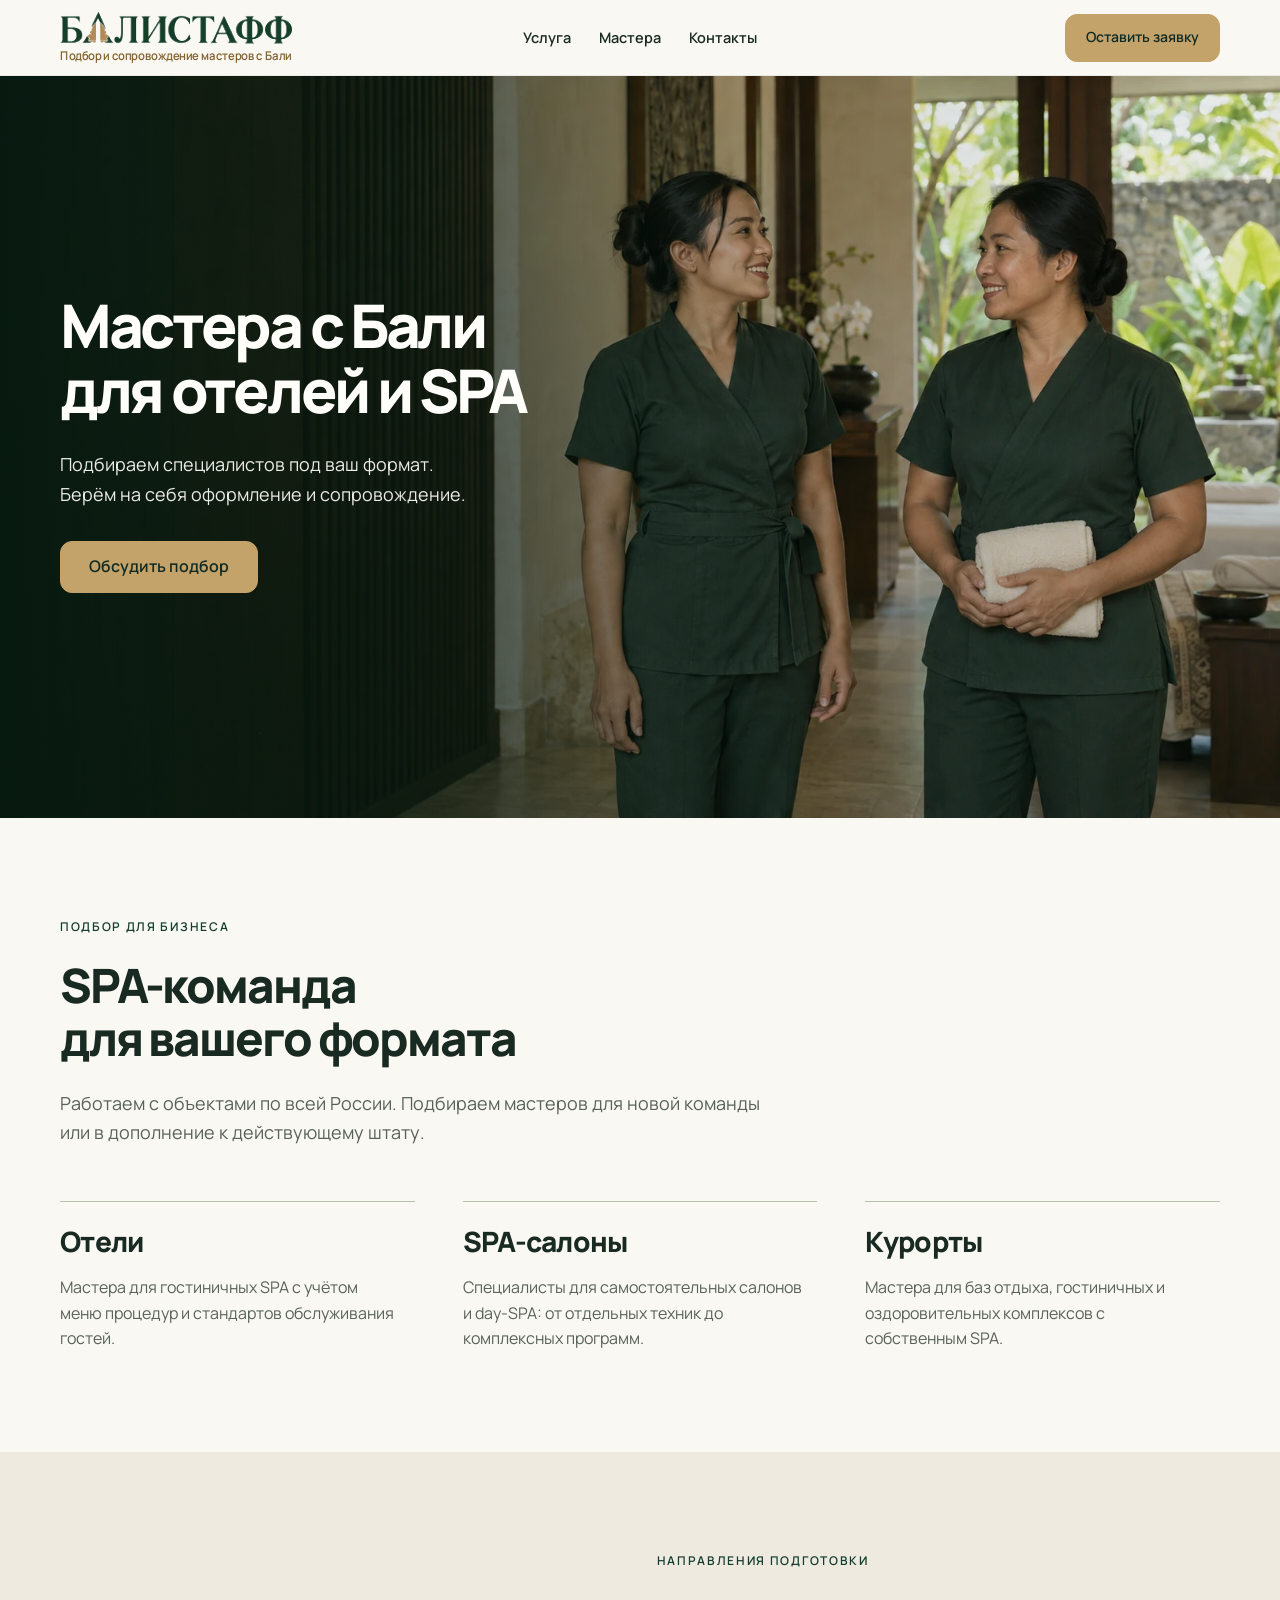
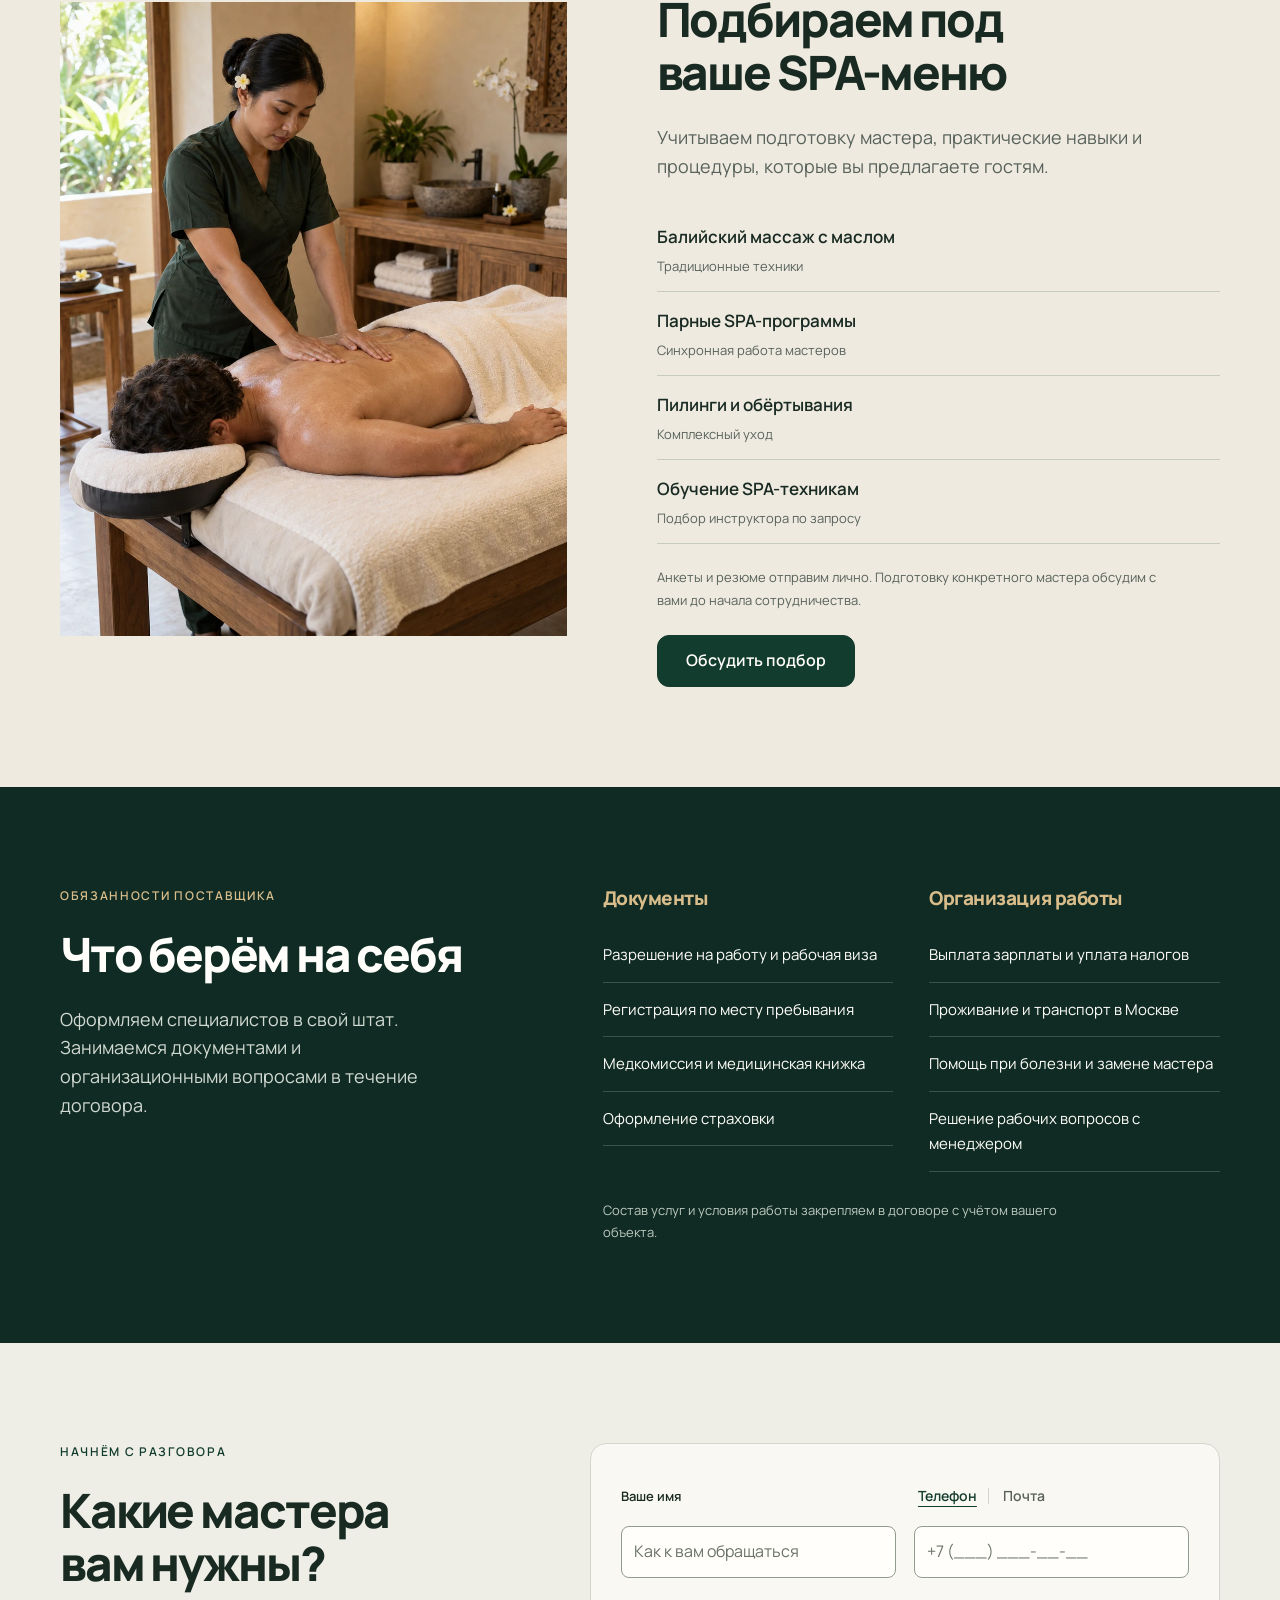
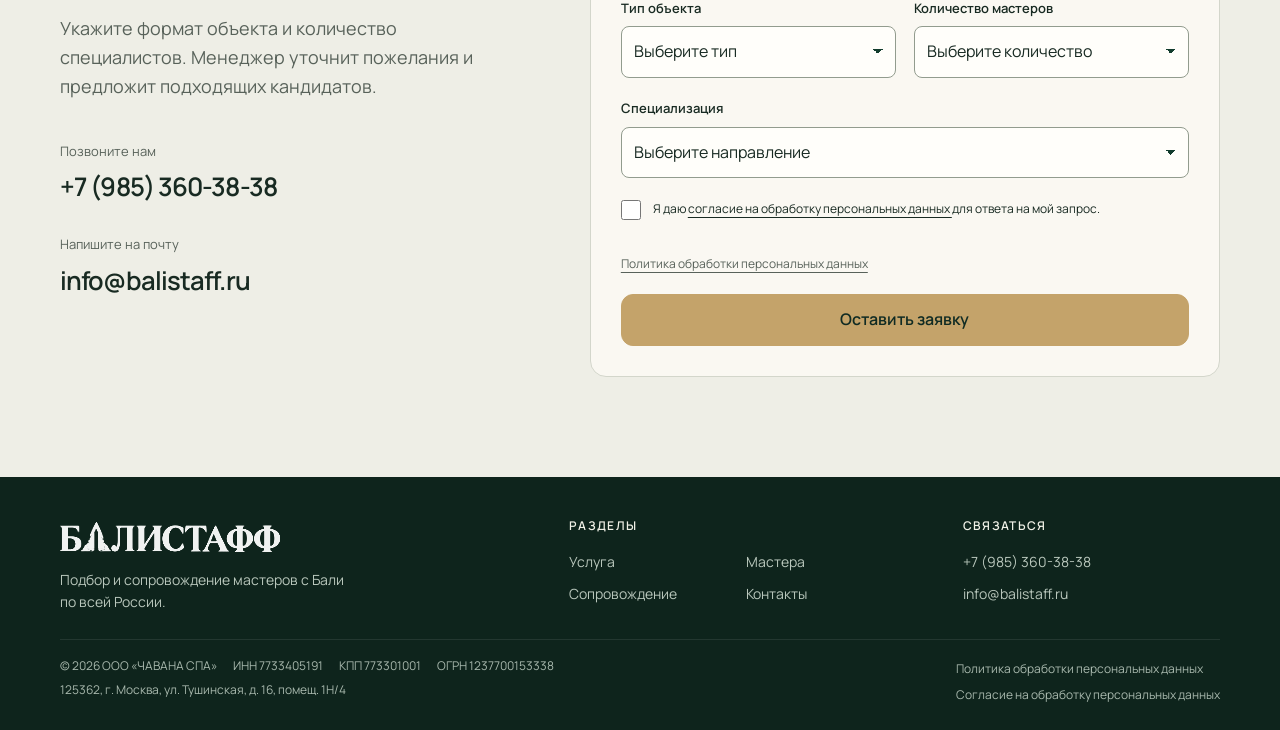
==== balistaff/index.html @ 8677f7e8 "Publish approved Balistaff client preview" ====
<!doctype html>
<html lang="ru">
<head>
  <meta charset="utf-8">
  <meta name="viewport" content="width=device-width, initial-scale=1">
  <meta name="description" content="БАЛИСТАФФ — подбор и сопровождение мастеров с Бали для отелей, SPA-салонов и курортных комплексов. Обсудите требования к специалистам.">
  <meta name="robots" content="noindex, nofollow">
  <meta name="theme-color" content="#123c2d">
  <title>БАЛИСТАФФ — подбор и сопровождение мастеров с Бали</title>
  <link rel="preload" href="assets/fonts/manrope-cyrillic-400.woff2" as="font" type="font/woff2" crossorigin>
  <link rel="preload" href="assets/fonts/manrope-cyrillic-800.woff2" as="font" type="font/woff2" crossorigin>
  <link rel="preload" href="assets/hero-women-v1-desktop.webp" as="image" media="(min-width: 621px)" fetchpriority="high">
  <link rel="preload" href="assets/hero-women-v1-mobile.webp" as="image" media="(max-width: 620px)" fetchpriority="high">
  <link rel="icon" href="assets/favicon.svg" type="image/svg+xml">
  <link rel="stylesheet" href="styles.css?v=20260914-header-lider">
  <script src="script.js?v=20260914-header-lider" defer></script>
</head>
<body>
  <a class="skip-link" href="#main">К основному содержанию</a>
  <div class="menu-backdrop" aria-hidden="true"></div>
  <header class="site-header header-overlay">
    <div class="header-inner">
      <a class="brand" href="#top" aria-label="БАЛИСТАФФ, к началу страницы"><svg class="brand-wordmark" viewBox="0 0 1000 137" role="img" aria-label="БАЛИСТАФФ"><defs><filter id="brand-paper" color-interpolation-filters="sRGB"><feColorMatrix type="matrix" values="1 0 0 0 0  0 1 0 0 0  0 0 1 0 0  -1 -1 -1 0 2.8"/></filter></defs><image href="assets/logo.webp" width="1000" height="184" filter="url(#brand-paper)"/></svg><svg class="brand-tagline" viewBox="0 0 280 19" role="img" aria-label="Подбор и сопровождение мастеров с Бали"><text x="0" y="15" textLength="280" lengthAdjust="spacingAndGlyphs">Подбор и сопровождение мастеров с Бали</text></svg></a>
      <button class="menu-toggle" type="button" aria-controls="primary-nav" aria-expanded="false" aria-label="Открыть меню"><span class="menu-toggle-icon" aria-hidden="true"><span></span><span></span><span></span></span></button>
      <nav class="primary-nav" id="primary-nav" aria-label="Основная навигация">
        <a href="#service">Услуга</a><a href="#masters">Мастера</a><a href="#contact">Контакты</a>
        <div class="nav-contact"><a class="button" href="#contact">Оставить заявку</a><a class="nav-phone" href="tel:+79853603838">+7 (985) 360-38-38</a></div>
      </nav>
      <a class="button header-cta" href="#contact" aria-label="Оставить заявку"><span class="cta-full">Оставить заявку</span><span class="cta-short" aria-hidden="true">Заявка</span></a>
    </div>
  </header>
  <main id="main" tabindex="-1">
    <section class="hero" id="top" aria-labelledby="hero-title">
      <picture class="hero-picture"><source media="(max-width: 620px)" srcset="assets/hero-women-v1-mobile.webp"><img class="hero-media" src="assets/hero-women-v1-desktop.webp" width="1672" height="941" alt="Две балийские массажистки в SPA-кабинете — иллюстрация, созданная с помощью ИИ" fetchpriority="high"></picture>
      <div class="hero-scrim" aria-hidden="true"></div>
      <div class="container hero-inner"><div class="hero-copy">
        <h1 id="hero-title">Мастера с Бали<br>для отелей и SPA</h1>
        <p>Подбираем специалистов под ваш формат.<br class="desktop-break"> Берём на себя оформление и сопровождение.</p>
        <div class="hero-actions"><a class="button" href="#contact">Обсудить подбор</a></div>
      </div></div>
    </section>
    <section class="section scope" id="service" aria-labelledby="scope-title">
      <div class="container">
        <div class="section-heading"><p class="eyebrow">Подбор для бизнеса</p><h2 id="scope-title">SPA-команда<br>для вашего формата</h2><p>Работаем с объектами по всей России. Подбираем мастеров для новой команды или в дополнение к действующему штату.</p></div>
        <div class="audience-grid">
          <article class="audience-item"><h3>Отели</h3><p>Мастера для гостиничных SPA с учётом меню процедур и стандартов обслуживания гостей.</p></article>
          <article class="audience-item"><h3>SPA-салоны</h3><p>Специалисты для самостоятельных салонов и day-SPA: от отдельных техник до комплексных программ.</p></article>
          <article class="audience-item"><h3>Курорты</h3><p>Мастера для баз отдыха, гостиничных и оздоровительных комплексов с собственным SPA.</p></article>
        </div>
      </div>
    </section>
    <section class="section masters" id="masters" aria-labelledby="masters-title">
      <div class="container masters-layout">
        <figure class="masters-media"><img src="assets/masters-male-client-v1.webp" width="1000" height="1250" alt="Балийская массажистка выполняет массаж спины клиенту, лежащему на массажном столе — иллюстрация, созданная с помощью ИИ" loading="lazy"></figure>
        <div class="masters-copy"><p class="eyebrow">Направления подготовки</p><h2 id="masters-title">Подбираем под<br> ваше SPA-меню</h2><p>Учитываем подготовку мастера, практические навыки и процедуры, которые вы предлагаете гостям.</p>
          <ul class="technique-list">
            <li><span>Балийский массаж с маслом</span><span class="technique-detail">Традиционные техники</span></li>
            <li><span>Парные SPA-программы</span><span class="technique-detail">Синхронная работа мастеров</span></li>
            <li><span>Пилинги и обёртывания</span><span class="technique-detail">Комплексный уход</span></li>
            <li><span>Обучение SPA-техникам</span><span class="technique-detail">Подбор инструктора по запросу</span></li>
          </ul>
          <p class="note">Анкеты и резюме отправим лично. Подготовку конкретного мастера обсудим с вами до начала сотрудничества.</p>
          <a class="button button-secondary" href="#contact">Обсудить подбор</a>
        </div>
      </div>
    </section>
    <section class="section responsibilities" id="support" aria-labelledby="support-title">
      <div class="container responsibilities-layout">
        <div class="responsibilities-copy"><p class="eyebrow">Обязанности поставщика</p><h2 id="support-title">Что берём на себя</h2><p>Оформляем специалистов в свой штат. Занимаемся документами и организационными вопросами в течение договора.</p>
          </div><div class="support-body"><div class="responsibility-groups">
            <div><h3>Документы</h3><ul><li>Разрешение на работу и рабочая виза</li><li>Регистрация по месту пребывания</li><li>Медкомиссия и медицинская книжка</li><li>Оформление страховки</li></ul></div>
            <div><h3>Организация работы</h3><ul><li>Выплата зарплаты и уплата налогов</li><li>Проживание и транспорт в Москве</li><li>Помощь при болезни и замене мастера</li><li>Решение рабочих вопросов с менеджером</li></ul></div>
          </div>
          <p class="support-note">Состав услуг и условия работы закрепляем в договоре с учётом вашего объекта.</p>
        </div>
      </div>
    </section>
    <!-- Согласованные кейсы можно добавлять через этот шаблон. До получения материалов он не отображается. -->
    <template id="approved-case-template"><article class="approved-case"><h3></h3><p></p></article></template>
    <section class="section contact" id="contact" aria-labelledby="contact-title"><div class="container contact-layout">
      <div class="contact-copy"><p class="eyebrow">Начнём с разговора</p><h2 id="contact-title">Какие мастера<br>вам нужны?</h2><p>Укажите формат объекта и количество специалистов. Менеджер уточнит пожелания и предложит подходящих кандидатов.</p>
        <dl class="contact-details"><div><dt>Позвоните нам</dt><dd><a href="tel:+79853603838">+7 (985) 360-38-38</a></dd></div><div><dt>Напишите на почту</dt><dd><a href="mailto:info@balistaff.ru">info@balistaff.ru</a></dd></div></dl>
      </div>
      <form class="inquiry-form" id="inquiry-form" novalidate aria-label="Обсудить подбор мастеров">
        <div class="field field-name"><label for="name">Ваше имя</label><input id="name" type="text" autocomplete="name" placeholder="Как к вам обращаться" maxlength="80" required aria-describedby="name-error"><p class="field-error" id="name-error"></p></div>
        <div class="field contact-field">
          <div class="contact-method" role="group" aria-label="Как с вами связаться"><button type="button" data-contact-method="phone" aria-pressed="true">Телефон</button><button type="button" data-contact-method="email" aria-pressed="false">Почта</button></div>
          <label class="sr-only" for="phone">Номер телефона</label><input id="phone" type="tel" inputmode="tel" autocomplete="tel" placeholder="+7 (___) ___-__-__" maxlength="24" required aria-describedby="phone-error"><p class="field-error" id="phone-error"></p>
          <label class="sr-only" for="email">Электронная почта</label><input id="email" type="email" inputmode="email" autocomplete="email" autocapitalize="none" spellcheck="false" placeholder="name@company.ru" maxlength="254" disabled hidden aria-describedby="email-error"><p class="field-error" id="email-error" hidden></p>
        </div>
        <div class="field"><label for="object-type">Тип объекта</label><select id="object-type" required aria-describedby="object-type-error"><option value="">Выберите тип</option><option value="hotel">Отель</option><option value="spa">SPA-салон</option><option value="resort">Курорт или комплекс</option><option value="other">Другой объект</option></select><p class="field-error" id="object-type-error"></p></div>
        <div class="field"><label for="quantity">Количество мастеров</label><select id="quantity" required aria-describedby="quantity-error"><option value="">Выберите количество</option><option value="1">1</option><option value="2">2</option><option value="3">3</option><option value="4">4</option><option value="5">5</option><option value="6">6</option><option value="7">7</option><option value="8">8</option><option value="9">9</option><option value="10">10</option><option value="more">Больше 10</option></select><p class="field-error" id="quantity-error"></p></div>
        <div class="field field-specialization"><label for="specialization">Специализация</label><select id="specialization" required aria-describedby="specialization-error"><option value="">Выберите направление</option><option value="bali-massage">Балийский массаж с маслом</option><option value="couple-programs">Парные SPA-программы</option><option value="spa-care">Пилинги и обёртывания</option><option value="instructor">SPA-инструктор</option><option value="discuss">Обсудить с менеджером</option></select><p class="field-error" id="specialization-error"></p></div>
        <div class="consent-field"><label class="consent-label" for="consent"><input id="consent" type="checkbox" required aria-describedby="consent-error"><span>Я даю <a href="consent.html" target="_blank" rel="noopener">согласие на обработку персональных данных <span class="sr-only">(в новой вкладке)</span></a> для ответа на мой запрос.</span></label><p class="field-error" id="consent-error"></p></div>
        <p class="form-helper"><a href="privacy.html" target="_blank" rel="noopener">Политика обработки персональных данных<span class="sr-only"> (в новой вкладке)</span></a></p>
        <button class="button form-button" id="inquiry-submit" type="submit" disabled>Оставить заявку</button>
        <noscript><p class="form-helper">Для работы формы включите JavaScript или свяжитесь с нами: <a href="tel:+79853603838">+7 (985) 360-38-38</a>, <a href="mailto:info@balistaff.ru">info@balistaff.ru</a>.</p></noscript>
        <p class="form-status" id="form-status" role="status" aria-live="polite" tabindex="-1"></p>
      </form>
    </div></section>
  </main>
  <footer class="site-footer"><div class="container">
    <div class="footer-grid">
      <div class="footer-about"><a class="footer-brand" href="#top" aria-label="БАЛИСТАФФ, к началу страницы"><svg class="footer-wordmark" viewBox="0 0 1000 137" role="img" aria-label="БАЛИСТАФФ"><defs><filter id="footer-paper" color-interpolation-filters="sRGB"><feColorMatrix type="matrix" values="1 0 0 0 0  0 1 0 0 0  0 0 1 0 0  -1 -1 -1 0 2.8"/></filter></defs><image href="assets/logo.webp" width="1000" height="184" filter="url(#footer-paper)"/></svg></a><p>Подбор и сопровождение мастеров с Бали<br>по всей России.</p></div>
      <div class="footer-column"><p class="footer-title">Разделы</p><nav class="footer-nav" aria-label="Навигация в подвале"><a href="#service">Услуга</a><a href="#masters">Мастера</a><a href="#support">Сопровождение</a><a href="#contact">Контакты</a></nav></div>
      <div class="footer-column"><p class="footer-title">Связаться</p><div class="footer-contacts"><a href="tel:+79853603838">+7 (985) 360-38-38</a><a href="mailto:info@balistaff.ru">info@balistaff.ru</a></div></div>
    </div>
    <div class="footer-bottom">
      <div class="footer-company"><p><span>© 2026 ООО «ЧАВАНА СПА»</span><span>ИНН 7733405191</span><span>КПП 773301001</span><span>ОГРН 1237700153338</span></p><address>125362, г. Москва, ул. Тушинская, д.&nbsp;16, помещ.&nbsp;1Н/4</address></div>
      <div class="footer-meta"><a href="privacy.html">Политика обработки персональных данных</a><a href="consent.html">Согласие на обработку персональных данных</a></div>
    </div>
  </div></footer>
</body>
</html>
---- balistaff/styles.css ----
@font-face {
  font-family: "Manrope";
  src: url("assets/fonts/manrope-cyrillic-400.woff2") format("woff2");
  font-weight: 400;
  font-style: normal;
  font-display: swap;
  unicode-range: U+0400-052F, U+2DE0-2DFF, U+A640-A69F, U+FE2E-FE2F;
}

@font-face {
  font-family: "Manrope";
  src: url("assets/fonts/manrope-latin-400.woff2") format("woff2");
  font-weight: 400;
  font-style: normal;
  font-display: swap;
  unicode-range: U+0000-00FF, U+0131, U+0152-0153, U+02BB-02BC, U+02C6, U+02DA, U+02DC, U+0304, U+0308, U+0329, U+2000-206F, U+20AC, U+2122, U+2191, U+2193, U+2212, U+2215, U+FEFF, U+FFFD;
}

@font-face {
  font-family: "Manrope";
  src: url("assets/fonts/manrope-cyrillic-600.woff2") format("woff2");
  font-weight: 600;
  font-style: normal;
  font-display: swap;
  unicode-range: U+0400-052F, U+2DE0-2DFF, U+A640-A69F, U+FE2E-FE2F;
}

@font-face {
  font-family: "Manrope";
  src: url("assets/fonts/manrope-latin-600.woff2") format("woff2");
  font-weight: 600;
  font-style: normal;
  font-display: swap;
  unicode-range: U+0000-00FF, U+0131, U+0152-0153, U+02BB-02BC, U+02C6, U+02DA, U+02DC, U+0304, U+0308, U+0329, U+2000-206F, U+20AC, U+2122, U+2191, U+2193, U+2212, U+2215, U+FEFF, U+FFFD;
}

@font-face {
  font-family: "Manrope";
  src: url("assets/fonts/manrope-cyrillic-800.woff2") format("woff2");
  font-weight: 800;
  font-style: normal;
  font-display: swap;
  unicode-range: U+0400-052F, U+2DE0-2DFF, U+A640-A69F, U+FE2E-FE2F;
}

@font-face {
  font-family: "Manrope";
  src: url("assets/fonts/manrope-latin-800.woff2") format("woff2");
  font-weight: 800;
  font-style: normal;
  font-display: swap;
  unicode-range: U+0000-00FF, U+0131, U+0152-0153, U+02BB-02BC, U+02C6, U+02DA, U+02DC, U+0304, U+0308, U+0329, U+2000-206F, U+20AC, U+2122, U+2191, U+2193, U+2212, U+2215, U+FEFF, U+FFFD;
}

:root {
  color-scheme: light;
  --ink: #182a22;
  --forest: #123c2d;
  --forest-deep: #102b23;
  --gold: #c4a36a;
  --gold-hover: #d7bb86;
  --paper: #faf8f2;
  --surface: #eeeae0;
  --line: #d3d6cb;
  --text-soft: #58625a;
  --white: #fffefa;
  --header-height: 76px;
  --container: 1320px;
  --radius: 12px;
}
*, *::before, *::after { box-sizing: border-box; }
[hidden] { display: none !important; }
html { scroll-behavior: auto; scroll-padding-top: calc(var(--header-height) + 20px); }
body { margin: 0; background: var(--paper); color: var(--ink); font: 400 16px/1.6 Manrope, Arial, sans-serif; -webkit-font-smoothing: antialiased; }
img { display: block; max-width: 100%; }
a { color: inherit; text-underline-offset: 4px; }
button, input, select { font: inherit; }
button, a, input, select { -webkit-tap-highlight-color: transparent; }
button, select, input[type=checkbox] { cursor: pointer; }
:focus-visible { outline: 2px solid #a37c3d; outline-offset: 0; }
main:focus, section:focus { outline: none; }
.sr-only { position: absolute; width: 1px; height: 1px; padding: 0; margin: -1px; overflow: hidden; clip: rect(0,0,0,0); white-space: nowrap; border: 0; }
.skip-link { position: fixed; z-index: 100; top: 10px; left: 10px; padding: 12px 20px; background: var(--white); transform: translateY(-160%); }
.skip-link:focus { transform: translateY(0); }
.container { width: min(100% - 120px, var(--container)); margin-inline: auto; }
.site-header { position: fixed; top: 0; left: 0; right: 0; z-index: 30; height: var(--header-height); background: var(--paper); backdrop-filter: blur(18px) saturate(115%); -webkit-backdrop-filter: blur(18px) saturate(115%); border-bottom: 1px solid #102b2312; transition: background-color 220ms ease, border-color 220ms ease; }
.site-header.is-scrolled { background: #faf8f2df; }
.site-header.is-menu-open { background: var(--paper); }
.header-inner { display: grid; grid-template-columns: minmax(0,1fr) auto minmax(0,1fr); align-items: center; gap: 24px; width: min(100% - 120px, var(--container)); height: 100%; margin: auto; }
.brand { display: flex; flex-direction: column; width: 232px; min-height: 44px; gap: 4px; justify-self: start; text-decoration: none; }
.brand-wordmark { display: block; width: 100%; height: auto; aspect-ratio: 1000 / 137; overflow: hidden; }
.brand img { width: 100%; height: auto; max-width: none; mix-blend-mode: multiply; }
.brand-tagline { display: block; width: 100%; height: auto; overflow: visible; color: #82612e; font: 600 14.5px Manrope,Arial,sans-serif; fill: currentColor; }
.menu-backdrop { display: none; }
.primary-nav { display: flex; align-items: center; justify-content: center; gap: 28px; justify-self: center; }
.primary-nav a { display: inline-flex; align-items: center; min-height: 44px; font-size: 14.5px; font-weight: 600; text-decoration: none; white-space: nowrap; }
.primary-nav a { position: relative; }
.primary-nav a:hover { opacity: .72; }
.button.header-cta { min-height: 48px; padding: 11px 20px; border-radius: 12px; font-size: 14px; white-space: nowrap; justify-self: end; }
.cta-short { display: none; }
.nav-contact { display: none; }
.menu-toggle { display: none; width: 44px; height: 44px; flex: 0 0 44px; align-items: center; justify-content: center; padding: 10px; border: 0; border-radius: 8px; background: transparent; color: var(--forest); transition: background-color 160ms ease, transform 160ms ease; }
.menu-toggle:hover { background: #123c2d08; }
.menu-toggle:active { transform: scale(.96); }
.menu-toggle-icon { position: relative; width: 24px; height: 18px; }
.menu-toggle-icon span { position: absolute; top: 8px; left: 0; height: 2px; width: 100%; border-radius: 1px; background: currentColor; transition: transform 200ms cubic-bezier(.22,1,.36,1), opacity 160ms ease; }
.menu-toggle-icon span:first-child { transform: translateY(-7px); }
.menu-toggle-icon span:last-child { transform: translateY(7px); }
.menu-toggle[aria-expanded=true] .menu-toggle-icon span:first-child { transform: rotate(45deg); }
.menu-toggle[aria-expanded=true] .menu-toggle-icon span:nth-child(2) { opacity: 0; transform: scaleX(.5); }
.menu-toggle[aria-expanded=true] .menu-toggle-icon span:last-child { transform: rotate(-45deg); }
.button { display: inline-flex; align-items: center; justify-content: center; min-height: 52px; padding: 13px 28px; border: 1px solid var(--gold); border-radius: var(--radius); background: var(--gold); color: var(--forest-deep); font-size: 16px; font-weight: 600; line-height: 1.35; text-decoration: none; transition: background-color 180ms ease, border-color 180ms ease, transform 160ms ease; }
.button:hover { background: var(--gold-hover); border-color: var(--gold-hover); }
.button:active { transform: translateY(1px); }
.button-secondary { margin-top: 24px; color: var(--white); background: var(--forest); border-color: var(--forest); }
.button-secondary:hover { background: #24533e; border-color: #24533e; }
.hero { --hero-height: clamp(520px, 100svh, min(984px, calc(58vw + var(--header-height)))); position: relative; min-height: var(--hero-height); background: var(--forest-deep); color: var(--white); isolation: isolate; }
.hero-picture, .hero-scrim { position: absolute; inset: 0; width: 100%; height: 100%; z-index: -1; }
.hero-picture { display: block; top: var(--header-height); height: calc(100% - var(--header-height)); overflow: hidden; }
.hero-picture::before { content: ''; position: absolute; inset: 0; z-index: 1; background: rgb(18 60 45 / 9%); pointer-events: none; }
.hero-media { position: absolute; top: 0; right: 0; width: auto; max-width: none; height: 100%; object-fit: contain; object-position: right top; mask-image: linear-gradient(90deg, transparent, #000 18%); }
.hero-scrim { background: linear-gradient(90deg, #07190fed 0%, #081a10ad 31%, #07191012 61%, transparent 90%), linear-gradient(0deg, #07191033, transparent 60%); }
.hero-inner { display: flex; min-height: var(--hero-height); align-items: center; padding-block: calc(54px + var(--header-height)) 54px; }
.hero-copy { max-width: min(680px, 46vw); margin-top: -8px; }
.hero h1 { font-size: clamp(48px, 4.7vw, 70px); font-weight: 800; letter-spacing: -.055em; line-height: 1.07; margin: 0; }
.hero-copy > p { max-width: 490px; margin: 28px 0 0; color: #fffefaeb; font-size: 18px; line-height: 1.65; }
.hero-actions { display: flex; margin-top: 32px; }
.section { padding-block: 100px; }
h2 { margin: 0; font-size: clamp(36px, 3.7vw, 54px); letter-spacing: -.045em; font-weight: 800; line-height: 1.12; text-wrap: balance; }
h3 { line-height: 1.25; letter-spacing: -.025em; }
.eyebrow { margin: 0 0 23px; color: var(--forest); font-size: 12px; line-height: 1.5; font-weight: 600; text-transform: uppercase; letter-spacing: .14em; }
.section-heading { max-width: 880px; }
.section-heading > p:not(.eyebrow), .masters-copy > p:not(.eyebrow), .responsibilities-copy > p:not(.eyebrow), .contact-copy > p:not(.eyebrow) { max-width: 64ch; margin: 24px 0 0; color: var(--text-soft); font-size: 18px; }
.audience-grid { display: grid; grid-template-columns: 1fr 1fr 1fr; gap: 48px; margin-top: 54px; }
.audience-item { padding-top: 22px; border-top: 1px solid #b4bfaf; }
.audience-item h3 { margin: 0; font-size: 28px; }
.audience-item p { max-width: 34ch; margin: 16px 0 0; color: var(--text-soft); }
.masters { background: var(--surface); }
.masters-layout { display: grid; grid-template-columns: minmax(0,.9fr) minmax(0,1fr); align-items: center; gap: clamp(50px, 7vw, 104px); }
.masters-media { width: 100%; max-width: 520px; margin: 0; }
.masters-media img { width: 100%; height: auto; }
.technique-list { display: grid; padding: 0; margin: 28px 0 0; list-style: none; }
.technique-list li { display: flex; flex-direction: column; gap: 5px; padding: 15px 0; border-bottom: 1px solid #c6cbbd; font-size: 17px; font-weight: 600; }
.technique-detail { color: var(--text-soft); font-size: 13px; font-weight: 400; }
.masters-copy > .note { font-size: 13px !important; line-height: 1.7; margin-top: 22px !important; }
.text-link { display: inline-flex; min-height: 44px; align-items: center; gap: 26px; margin-top: 14px; color: var(--forest); font-size: 15px; font-weight: 800; text-decoration-thickness: 1px; }
.responsibilities { background: var(--forest-deep); color: var(--white); }
.responsibilities-layout { display: grid; grid-template-columns: minmax(0,.86fr) minmax(0,1.14fr); align-items: start; gap: clamp(48px, 6vw, 90px); }
.responsibilities .eyebrow { color: #d8bd8b; }
.responsibilities-copy > p:not(.eyebrow) { color: #d0d9d2; max-width: 36ch; }
.responsibility-groups { display: grid; grid-template-columns: repeat(2, minmax(0,1fr)); gap: 36px; }
.responsibility-groups h3 { margin: 0 0 18px; font-size: 19px; color: #d8bd8b; }
.responsibility-groups ul { padding: 0; margin: 0; list-style: none; }
.responsibility-groups li { padding: 14px 0; border-bottom: 1px solid #ffffff2e; font-size: 15px; line-height: 1.7; }
.support-note { margin: 27px 0 0; font-size: 13px; line-height: 1.7; color: #bcc9c0; max-width: 59ch; }
.contact { background: #eeeee6; }
.contact-layout { display: grid; grid-template-columns: minmax(0,.85fr) minmax(0,1.15fr); gap: clamp(36px, 5vw, 80px); align-items: start; }
.contact-details { display: grid; gap: 25px; margin-top: 40px; }
.contact-details dt { color: var(--text-soft); font-size: 13px; }
.contact-details dd { margin: 4px 0 0; font-size: clamp(20px,2vw,26px); font-weight: 600; letter-spacing: -.035em; }
.contact-details a { display: inline-flex; min-height: 44px; align-items: center; text-decoration: none; }
.contact-details a:hover { text-decoration: underline; }
.inquiry-form { display: grid; grid-template-columns: repeat(2, minmax(0,1fr)); gap: 20px 18px; padding: 30px; border: 1px solid var(--line); border-radius: 16px; background: var(--paper); }
.form-helper, .form-status, .consent-field { grid-column: 1/-1; }
.field { min-width: 0; }
.field.field-name > label { display: flex; align-items: center; min-height: 44px; }
.field-specialization { grid-column: 1/-1; }
.contact-method { display: flex; align-items: center; gap: 14px; margin-bottom: 8px; min-height: 44px; }
.contact-method button { position: relative; min-height: 44px; padding: 0 4px; border: 0; border-radius: 4px; background: transparent; color: var(--text-soft); font-size: 14px; font-weight: 600; }
.contact-method button + button { margin-left: 4px; }
.contact-method button + button::before { content: ''; position: absolute; top: 14px; bottom: 14px; left: -11px; width: 1px; background: var(--line); }
.contact-method button[aria-pressed=true] { color: var(--forest); text-decoration: underline; text-decoration-thickness: 1px; text-underline-offset: 5px; }
.contact-method button:hover { color: var(--forest); }
.contact-field > label { margin: 0; }
.field label { display: block; margin-bottom: 8px; font-size: 13px; font-weight: 600; }
.field label span { color: var(--text-soft); font-size: 11px; font-weight: 400; }
.field input, .field select { display: block; width: 100%; min-height: 50px; min-width: 0; padding: 12px; border: 1px solid #929c8e; border-radius: 8px; color: var(--ink); background-color: var(--white); font-size: 16px; transition: border-color 160ms ease, background-color 160ms ease; }
.field select { appearance: none; padding-right: 32px; background-image: linear-gradient(45deg,transparent 50%,var(--forest) 50%),linear-gradient(135deg,var(--forest) 50%,transparent 50%); background-position: calc(100% - 17px) 22px, calc(100% - 12px) 22px; background-size: 5px 5px; background-repeat: no-repeat; }
.field input:hover, .field select:hover { border-color: var(--forest); }
.field input:focus, .field select:focus { border-color: var(--forest); }
.field input, .field select, .consent-label input { scroll-margin-block: calc(var(--header-height) + 24px) 24px; }
.field input::placeholder { color: #697268; opacity: 1; }
.field input[aria-invalid=true], .field select[aria-invalid=true] { border-color: #a43829; }
.field-error { margin: 7px 0 0; font-size: 12px; line-height: 1.5; color: #9c3024; }
.field-error:empty { display: none; }
.consent-label { display: flex; align-items: flex-start; gap: 12px; min-height: 44px; cursor: pointer; font-size: 12px; line-height: 1.8; }
.consent-label input { width: 20px; height: 20px; flex: 0 0 20px; margin: 2px 0 0; accent-color: var(--forest); }
.consent-label input[aria-invalid=true] { outline: 1px solid #a43829; outline-offset: 0; }
.form-helper { margin: -8px 0 0; color: var(--text-soft); font-size: 12px; }
.form-button { grid-column: 1/-1; justify-self: stretch; font-size: 16px; }
.button:disabled { cursor: not-allowed; opacity: .65; }
html:not(.js) .form-button { display: none; }
.form-status { margin: 0; padding: 16px; border-radius: 8px; background: #e5e9dd; color: var(--forest); font-size: 14px; overflow-wrap: anywhere; scroll-margin-block: calc(var(--header-height) + 24px) 24px; }
.form-status a { font-weight: 600; }
.form-status[data-state=error] { padding: 0; background: transparent; color: #9c3024; }
.form-status:empty { display: none; }
.site-footer { background: #0e241c; color: #b9c7bc; padding-block: 40px 22px; }
.footer-grid { display: grid; grid-template-columns: minmax(0,1.35fr) minmax(0,1fr) minmax(0,.78fr); gap: clamp(32px,5vw,72px); align-items: start; }
.footer-brand { display: inline-flex; align-items: center; width: 220px; min-height: 40px; text-decoration: none; }
.footer-wordmark { display: block; width: 100%; height: auto; aspect-ratio: 1000 / 137; overflow: hidden; filter: brightness(0) invert(1); opacity: .94; }
.footer-about > p { margin: 10px 0 0; max-width: 340px; font-size: 14px; line-height: 1.55; }
.footer-title { margin: 0 0 10px; min-height: 20px; display: flex; align-items: center; color: #f0f1e7; font-size: 12px; font-weight: 600; line-height: 1.4; letter-spacing: .11em; text-transform: uppercase; }
.footer-nav { display: grid; grid-template-columns: repeat(2,minmax(0,1fr)); column-gap: 24px; }
.footer-contacts, .footer-meta { display: grid; justify-items: start; }
.footer-nav a, .footer-contacts a, .footer-meta a { display: flex; align-items: center; min-height: 32px; font-size: 14px; line-height: 1.45; text-decoration: none; }
.footer-contacts a { white-space: nowrap; }
.footer-nav a:hover, .footer-contacts a:hover, .footer-meta a:hover { color: #fffefa; text-decoration: underline; }
.footer-bottom { display: grid; grid-template-columns: minmax(0,1fr) auto; gap: 32px; align-items: start; margin-top: 26px; padding-top: 16px; border-top: 1px solid #ffffff16; }
.footer-company { color: #a8b8ad; font-size: 12px; line-height: 1.7; }
.footer-company p { display: flex; flex-wrap: wrap; gap: 0 16px; margin: 0; }
.footer-company p > span { white-space: nowrap; }
.footer-company address { margin-top: 4px; font-style: normal; }
.footer-meta a { min-height: 26px; color: #a8b8ad; font-size: 12px; }
.legal-main { margin-top: var(--header-height); padding-block: 64px 100px; }
.legal-container { max-width: 850px; }
.breadcrumb { display: inline-flex; align-items: center; min-height: 44px; font-size: 14px; margin-bottom: 24px; }
.legal-main h1 { font-size: clamp(34px,4vw,56px); line-height: 1.12; letter-spacing: -.04em; margin: 0 0 28px; text-wrap: balance; overflow-wrap: break-word; }
.legal-main h2 { margin-top: 36px; font-size: 24px; letter-spacing: -.025em; }
.legal-main p, .legal-main li { font-size: 16px; }
.legal-main li + li { margin-top: 8px; }
.legal-operator { padding: 24px; border-radius: 12px; background: var(--surface); margin-block: 28px 32px; }
.legal-operator p { margin: 8px 0 0; }
.legal-main a { overflow-wrap: anywhere; }
.legal-main ul { padding-left: 24px; }
.legal-meta { color: var(--text-soft); font-size: 13px !important; }
.scroll-reveal { transition: opacity 560ms cubic-bezier(.16,1,.3,1), transform 560ms cubic-bezier(.16,1,.3,1); }
.scroll-reveal.reveal-pending { opacity: 0; transform: translateY(16px); }
.scroll-reveal.reveal-instant { transition: none; }
@media(max-width:1100px) {
  .header-inner { gap: 20px; width: calc(100% - 64px); }
  .container { width: calc(100% - 64px); }
  .hero h1 { font-size: clamp(40px,4.6vw,54px); }
  .contact-layout { gap: 32px; }
  .inquiry-form { padding: 24px; }
}
@media(max-width:1000px) {
  .section { padding-block: 76px; }
  .masters-layout { gap: 44px; }
  .responsibilities-layout { grid-template-columns: 1fr; gap: 40px; }
  .responsibilities-copy h2 br { display: none; }
  .responsibilities-copy { max-width: 620px; }
  .responsibilities-copy > p:not(.eyebrow) { max-width: 54ch; }
  .process-list { grid-template-columns: repeat(2,minmax(0,1fr)); gap: 32px; }
  .contact-layout { grid-template-columns: 1fr; gap: 40px; }
  .contact-copy { max-width: 650px; }
  .contact-details { display: flex; flex-wrap: wrap; gap: 24px 50px; }
  .inquiry-form { padding: 32px; }
}
@media(max-width:800px) {
  .footer-grid { grid-template-columns: 1fr 1fr; gap: 22px 32px; }
  .footer-about { grid-column: 1/-1; }
  .footer-nav { column-gap: 18px; }
  .footer-bottom { grid-template-columns: 1fr; gap: 12px; margin-top: 22px; }
  .footer-meta { display: flex; flex-wrap: wrap; gap: 0 24px; }
  .hero, .hero-inner { min-height: 0; }
  .hero { padding-top: var(--header-height); }
  .hero-inner { align-items: flex-start; padding-block: 32px 48px; }
  .hero-picture { position: relative; top: auto; height: clamp(220px,52svh,min(90vw,560px)); }
  .hero-picture::after { content: ''; position: absolute; z-index: 2; inset: auto 0 0; height: 18%; background: linear-gradient(0deg,var(--forest-deep),transparent); }
  .hero-scrim { display: none; }
  .hero-copy { max-width: 670px; }
  .hero h1 { font-size: 58px; }
  .hero-copy > p { max-width: 540px; }
  .masters-layout { grid-template-columns: minmax(0,.85fr) minmax(0,1fr); gap: 32px; }
  h2 { font-size: 38px; }
  .masters-copy h2 br { display: none; }
  .masters-copy > p:not(.eyebrow) { font-size: 16px; }
  .technique-list li { font-size: 16px; padding-block: 12px; }
  .audience-grid { gap: 24px; }
  .audience-item h3 { font-size: 24px; }
}
@media(max-width:620px) {
  .site-footer { padding-block: 30px 20px; }
  .footer-grid { grid-template-columns: minmax(0,1fr) minmax(0,1.1fr); gap: 20px; }
  .footer-brand { width: 210px; }
  .footer-about > p { margin-top: 8px; max-width: 320px; font-size: 13px; }
  .footer-title { margin-bottom: 6px; font-size: 11px; }
  .footer-nav { grid-template-columns: 1fr; }
  .footer-nav a, .footer-contacts a { min-height: 36px; font-size: 13px; }
  .footer-bottom { margin-top: 20px; padding-top: 14px; gap: 10px; }
  .footer-company { font-size: 12px; }
  .footer-company p { gap: 0 12px; }
  .footer-meta { display: grid; gap: 0; }
  .footer-meta a { min-height: 32px; font-size: 12px; }
  .container, .header-inner { width: calc(100% - 40px); }
  .hero-inner { padding-block: 24px 36px; }
  .hero h1 { font-size: clamp(35px,9.8vw,46px); line-height: 1.1; letter-spacing: -.048em; }
  .hero-copy { max-width: 100%; margin: 0; }
  .hero-copy > p { margin-top: 20px; font-size: 16px; line-height: 1.65; max-width: 37ch; }
  .desktop-break { display: none; }
  .hero-actions { margin-top: 25px; }
  .button { font-size: 15px; min-height: 52px; gap: 26px; }
  .section { padding-block: 62px; }
  h2 { font-size: clamp(32px,8.7vw,40px); }
  .eyebrow { margin-bottom: 18px; font-size: 11px; }
  .section-heading > p:not(.eyebrow), .masters-copy > p:not(.eyebrow), .responsibilities-copy > p:not(.eyebrow), .contact-copy > p:not(.eyebrow) { font-size: 16px; margin-top: 20px; }
  .audience-grid { grid-template-columns: 1fr; margin-top: 34px; gap: 24px; }
  .audience-item { padding-top: 20px; }
  .audience-item p { max-width: 100%; margin-top: 12px; }
  .masters-layout { grid-template-columns: 1fr; gap: 34px; }
  .masters-media { max-width: none; }
  .masters-copy h2 { max-width: 340px; }
  .technique-list { margin-top: 23px; }
  .technique-list li { padding-block: 15px; }
  .technique-detail { font-size: 13px; }
  .responsibilities-layout { gap: 34px; }
  .responsibility-groups { gap: 32px; grid-template-columns: 1fr; }
  .responsibility-groups h3 { margin-bottom: 12px; }
  .responsibility-groups li { font-size: 16px; padding-block: 12px; }
  .process-list { grid-template-columns: 1fr; gap: 24px; margin-top: 32px; }
  .process-list li { display: grid; grid-template-columns: 30px 1fr; column-gap: 14px; padding-top: 20px; }
  .step-number { grid-row: 1/3; padding-top: 4px; }
  .process-list h3 { margin: 0; font-size: 21px; }
  .process-list p { grid-column: 2; margin: 10px 0 0; font-size: 16px; }
  .contact-details { display: grid; gap: 20px; margin: 30px 0 0; }
  .contact-details dd { font-size: 25px; }
  .contact-layout { gap: 32px; }
  .inquiry-form { grid-template-columns: 1fr; padding: 22px; gap: 19px; }
  .field label { font-size: 14px; }
  .field.field-name > label { min-height: 0; }
  .field input, .field select { font-size: 16px; }
  .field label span { font-size: 12px; }
  .form-button { font-size: 16px; padding-inline: 17px; }
  .legal-main { padding-block: 32px 64px; }
  .legal-main h1 { font-size: 35px; }
  .legal-main h2 { font-size: 23px; }
  .legal-operator { padding: 18px; }
}
@media(max-width:360px) {
  .container, .header-inner { width: calc(100% - 32px); }
  .hero h1 { font-size: 33px; }
  .inquiry-form { padding: 18px; }
  .form-button { padding-inline: 13px; }
}
/* Header proportions and responsive navigation follow the Lider reference. */
@media(max-width:1180px) and (min-width:1081px) {
  .primary-nav { gap: 22px; }
  .primary-nav a { font-size: 14px; }
}
@media(max-width:1080px) {
  :root { --header-height: calc(64px + env(safe-area-inset-top,0px)); }
  .site-header { padding-top: env(safe-area-inset-top,0px); }
  .header-inner { grid-template-columns: minmax(0,1fr) auto 44px; gap: 10px; }
  .brand { width: min(212px,100%); justify-content: center; }
  .button.header-cta { grid-column: 2; grid-row: 1; min-height: 44px; padding: 10px 16px; font-size: 13px; }
  .menu-toggle { grid-column: 3; grid-row: 1; }
  .js .menu-toggle { display: inline-flex; }
  .menu-backdrop { display: block; position: fixed; z-index: 20; inset: var(--header-height) 0 0; background: #102b233b; opacity: 0; visibility: hidden; pointer-events: none; transition: opacity 180ms ease; }
  .menu-open .menu-backdrop { opacity: 1; visibility: visible; pointer-events: auto; }
  .primary-nav { position: absolute; top: calc(100% + 8px); right: 12px; width: min(390px,calc(100vw - 24px)); max-height: calc(100svh - var(--header-height) - 20px); overflow-y: auto; overscroll-behavior: contain; padding: 10px 16px; display: flex; flex-direction: column; align-items: stretch; gap: 0; background: var(--paper); border: 1px solid var(--line); border-radius: 18px; box-shadow: 0 20px 50px -20px #102b2359; }
  .js .primary-nav { visibility: hidden; opacity: 0; pointer-events: none; transform: translateY(-8px); transform-origin: top right; transition: opacity 200ms cubic-bezier(.22,1,.36,1), transform 200ms cubic-bezier(.22,1,.36,1); }
  .js .primary-nav.is-open { visibility: visible; opacity: 1; pointer-events: auto; transform: none; }
  .primary-nav a { flex: 0 0 auto; min-height: 52px; width: 100%; justify-content: flex-start; padding: 10px 8px; border-bottom: 1px solid var(--line); font-size: 16px; }
  .primary-nav > a:last-of-type { border: 0; }
  .primary-nav a:hover { background: var(--surface); }
  .nav-contact { display: grid; gap: 4px; padding-top: 10px; margin-top: 4px; border-top: 1px solid var(--line); }
  .primary-nav .nav-contact .button { justify-content: center; min-height: 48px; padding: 10px 16px; border: 1px solid var(--gold); font-size: 15px; }
  .primary-nav .nav-contact .button:hover { background: var(--gold-hover); opacity: 1; }
  .primary-nav .nav-contact .nav-phone { justify-content: center; min-height: 44px; font-size: 15px; border: 0; }
  html:not(.js) .site-header { position: relative; height: auto; min-height: var(--header-height); }
  html:not(.js) .header-inner { padding-block: 10px; }
  html:not(.js) .primary-nav { position: static; grid-column: 1/-1; width: 100%; max-height: none; box-shadow: none; border: 0; padding: 0; }
}
@media(max-width:680px) {
  .header-inner { gap: 8px; }
  .button.header-cta { padding: 9px 12px; font-size: 12.5px; }
  .primary-nav { right: 10px; width: calc(100vw - 20px); padding: 8px 14px; border-radius: 16px; }
  .primary-nav a { min-height: 50px; padding: 10px 5px; font-size: 15.5px; }
}
@media(max-width:430px) {
  .header-cta .cta-full { display: none; }
  .header-cta .cta-short { display: inline; }
  .button.header-cta { min-width: 72px; padding-inline: 10px; }
}
@media(max-width:360px) {
  .header-inner { gap: 6px; }
  .brand-tagline { display: none; }
}
@media(prefers-reduced-motion:reduce) {
  html { scroll-behavior: auto; }
  *, *::before, *::after { scroll-behavior: auto !important; transition: none !important; animation: none !important; }
  .scroll-reveal.reveal-pending { opacity: 1; transform: none; }
}
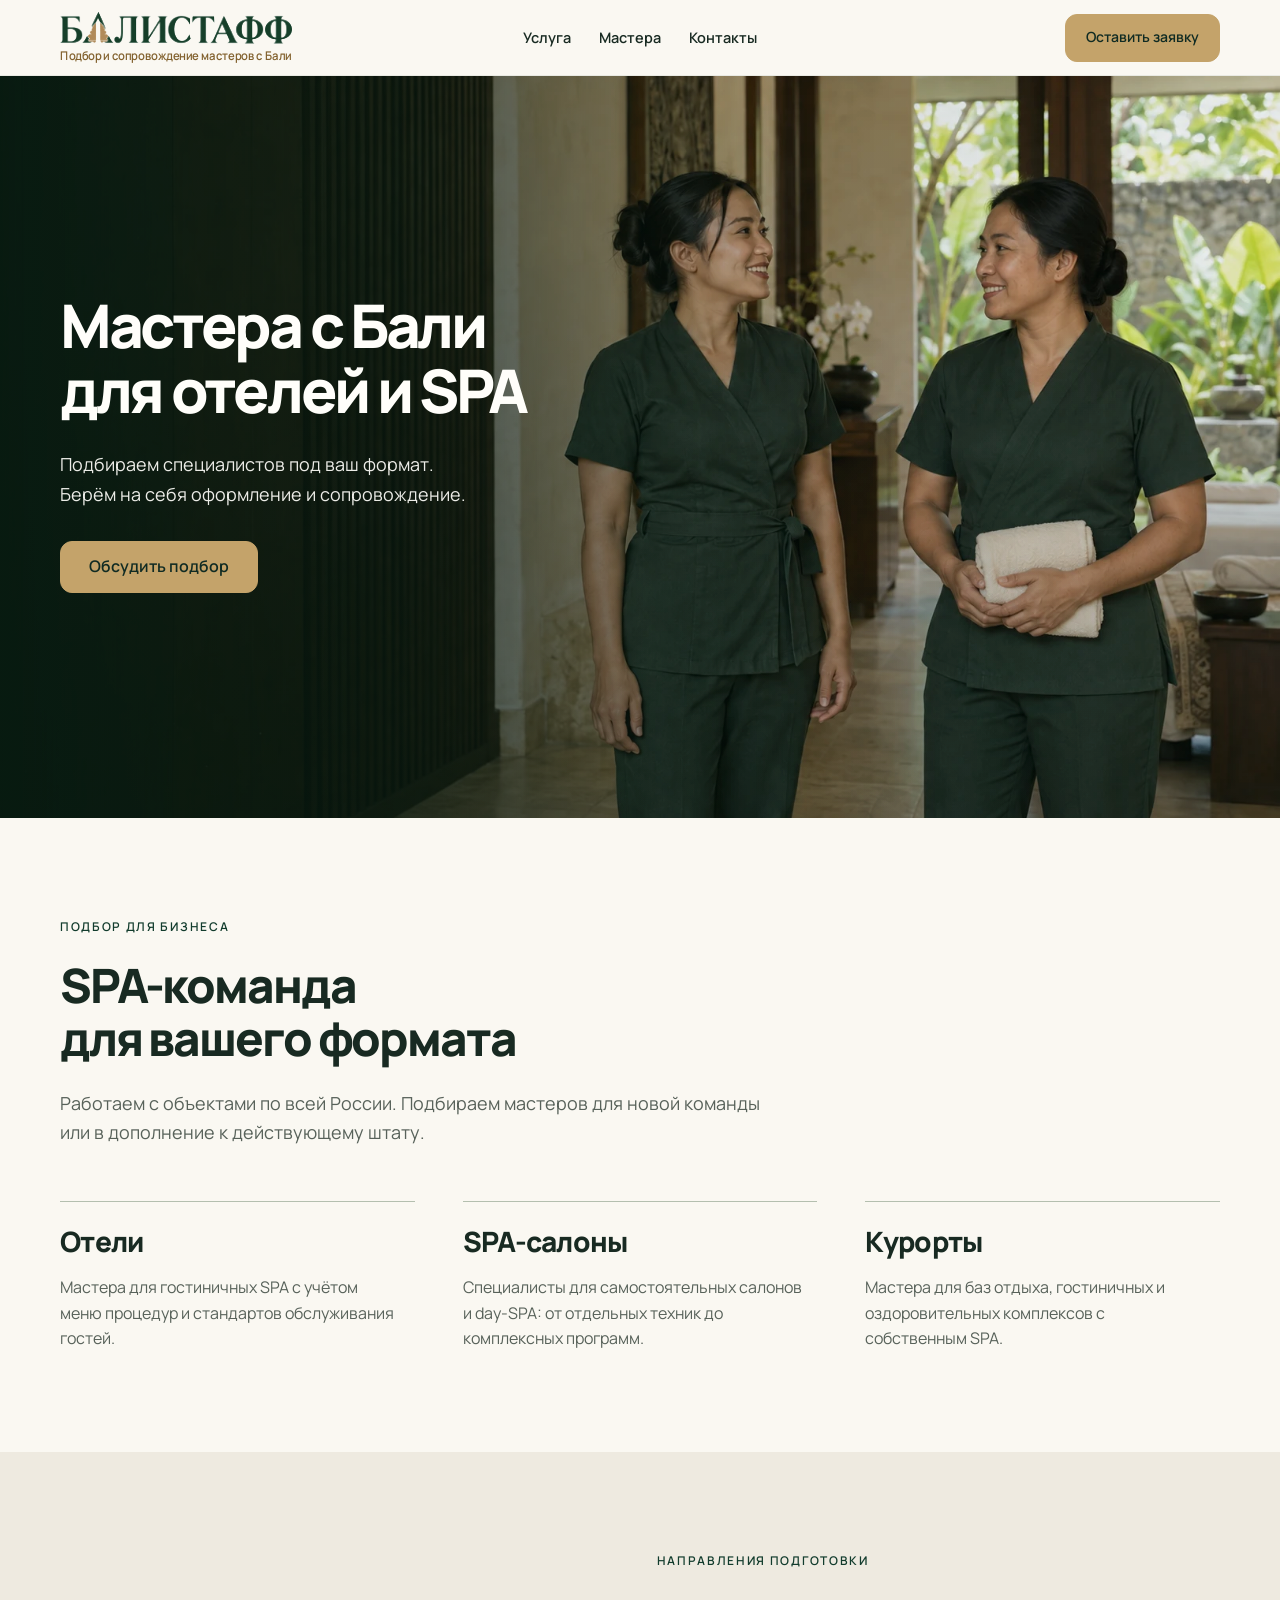
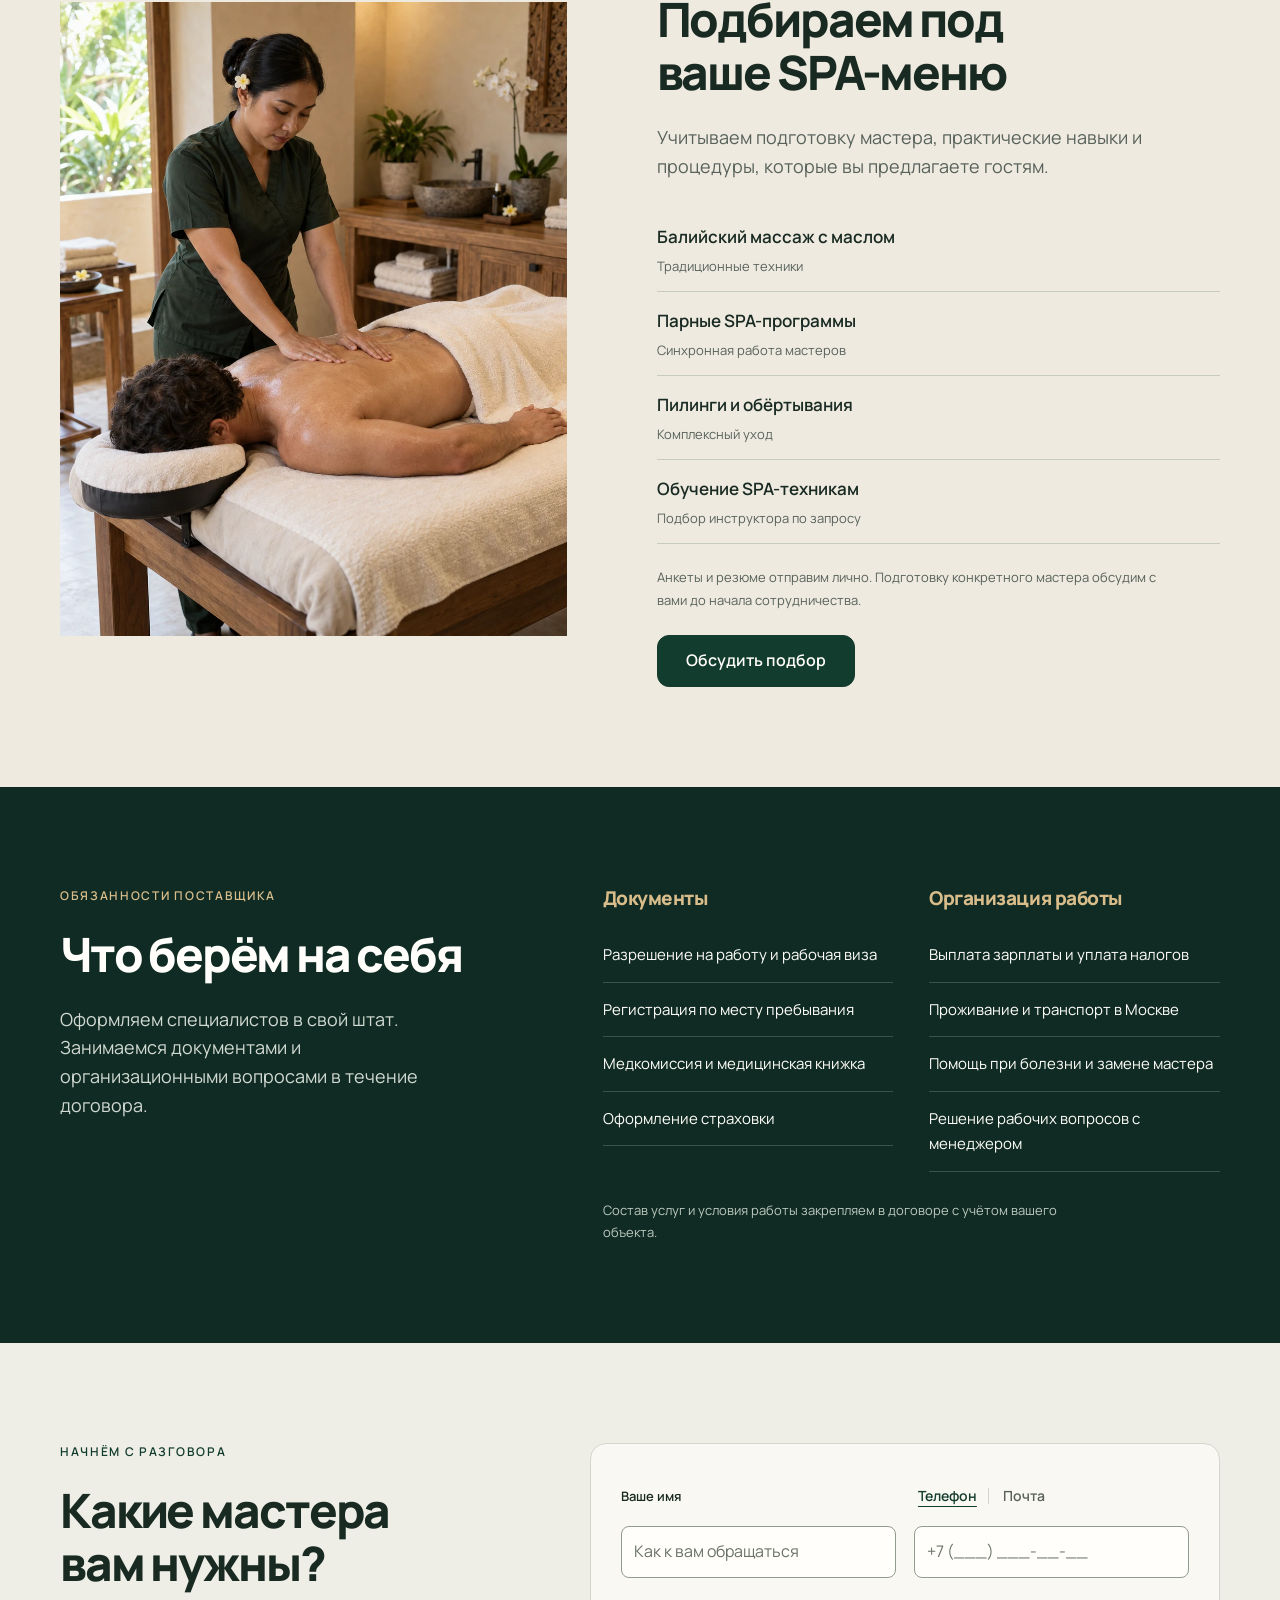
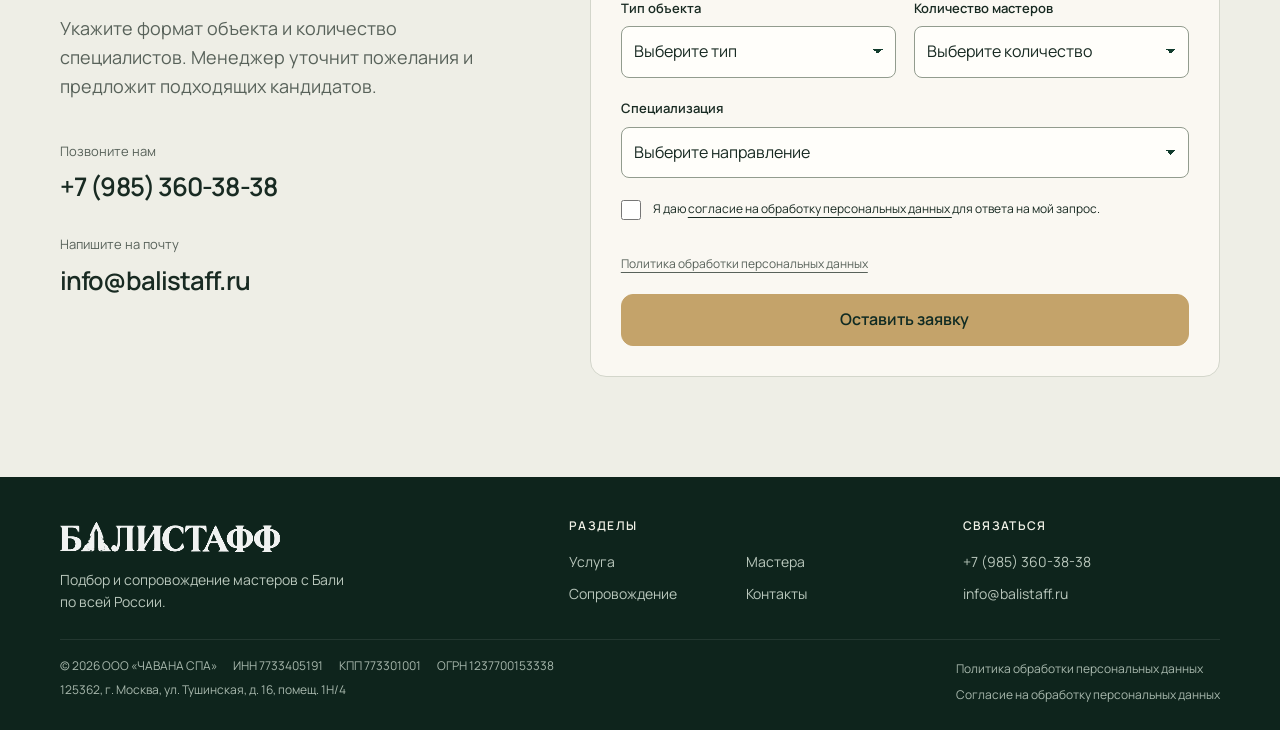
==== commit 80b5a580: "Prevent logo flash while image loads" ====
--- a/balistaff/index.html
+++ b/balistaff/index.html
@@ -20,7 +20,7 @@
   <div class="menu-backdrop" aria-hidden="true"></div>
   <header class="site-header header-overlay">
     <div class="header-inner">
-      <a class="brand" href="#top" aria-label="БАЛИСТАФФ, к началу страницы"><svg class="brand-wordmark" viewBox="0 0 1000 137" role="img" aria-label="БАЛИСТАФФ"><defs><filter id="brand-paper" color-interpolation-filters="sRGB"><feColorMatrix type="matrix" values="1 0 0 0 0  0 1 0 0 0  0 0 1 0 0  -1 -1 -1 0 2.8"/></filter></defs><image href="assets/logo.webp" width="1000" height="184" filter="url(#brand-paper)"/></svg><svg class="brand-tagline" viewBox="0 0 280 19" role="img" aria-label="Подбор и сопровождение мастеров с Бали"><text x="0" y="15" textLength="280" lengthAdjust="spacingAndGlyphs">Подбор и сопровождение мастеров с Бали</text></svg></a>
+      <a class="brand" href="#top" aria-label="БАЛИСТАФФ, к началу страницы"><svg class="brand-wordmark" viewBox="0 0 1000 137" role="img" aria-label="БАЛИСТАФФ"><defs><filter id="brand-paper" color-interpolation-filters="sRGB"><feColorMatrix type="matrix" values="1 0 0 0 0  0 1 0 0 0  0 0 1 0 0  -1 -1 -1 0 2.8"/><feComposite in2="SourceAlpha" operator="in"/></filter></defs><image href="assets/logo.webp" width="1000" height="184" filter="url(#brand-paper)"/></svg><svg class="brand-tagline" viewBox="0 0 280 19" role="img" aria-label="Подбор и сопровождение мастеров с Бали"><text x="0" y="15" textLength="280" lengthAdjust="spacingAndGlyphs">Подбор и сопровождение мастеров с Бали</text></svg></a>
       <button class="menu-toggle" type="button" aria-controls="primary-nav" aria-expanded="false" aria-label="Открыть меню"><span class="menu-toggle-icon" aria-hidden="true"><span></span><span></span><span></span></span></button>
       <nav class="primary-nav" id="primary-nav" aria-label="Основная навигация">
         <a href="#service">Услуга</a><a href="#masters">Мастера</a><a href="#contact">Контакты</a>
@@ -101,7 +101,7 @@
   </main>
   <footer class="site-footer"><div class="container">
     <div class="footer-grid">
-      <div class="footer-about"><a class="footer-brand" href="#top" aria-label="БАЛИСТАФФ, к началу страницы"><svg class="footer-wordmark" viewBox="0 0 1000 137" role="img" aria-label="БАЛИСТАФФ"><defs><filter id="footer-paper" color-interpolation-filters="sRGB"><feColorMatrix type="matrix" values="1 0 0 0 0  0 1 0 0 0  0 0 1 0 0  -1 -1 -1 0 2.8"/></filter></defs><image href="assets/logo.webp" width="1000" height="184" filter="url(#footer-paper)"/></svg></a><p>Подбор и сопровождение мастеров с Бали<br>по всей России.</p></div>
+      <div class="footer-about"><a class="footer-brand" href="#top" aria-label="БАЛИСТАФФ, к началу страницы"><svg class="footer-wordmark" viewBox="0 0 1000 137" role="img" aria-label="БАЛИСТАФФ"><defs><filter id="footer-paper" color-interpolation-filters="sRGB"><feColorMatrix type="matrix" values="1 0 0 0 0  0 1 0 0 0  0 0 1 0 0  -1 -1 -1 0 2.8"/><feComposite in2="SourceAlpha" operator="in"/></filter></defs><image href="assets/logo.webp" width="1000" height="184" filter="url(#footer-paper)"/></svg></a><p>Подбор и сопровождение мастеров с Бали<br>по всей России.</p></div>
       <div class="footer-column"><p class="footer-title">Разделы</p><nav class="footer-nav" aria-label="Навигация в подвале"><a href="#service">Услуга</a><a href="#masters">Мастера</a><a href="#support">Сопровождение</a><a href="#contact">Контакты</a></nav></div>
       <div class="footer-column"><p class="footer-title">Связаться</p><div class="footer-contacts"><a href="tel:+79853603838">+7 (985) 360-38-38</a><a href="mailto:info@balistaff.ru">info@balistaff.ru</a></div></div>
     </div>
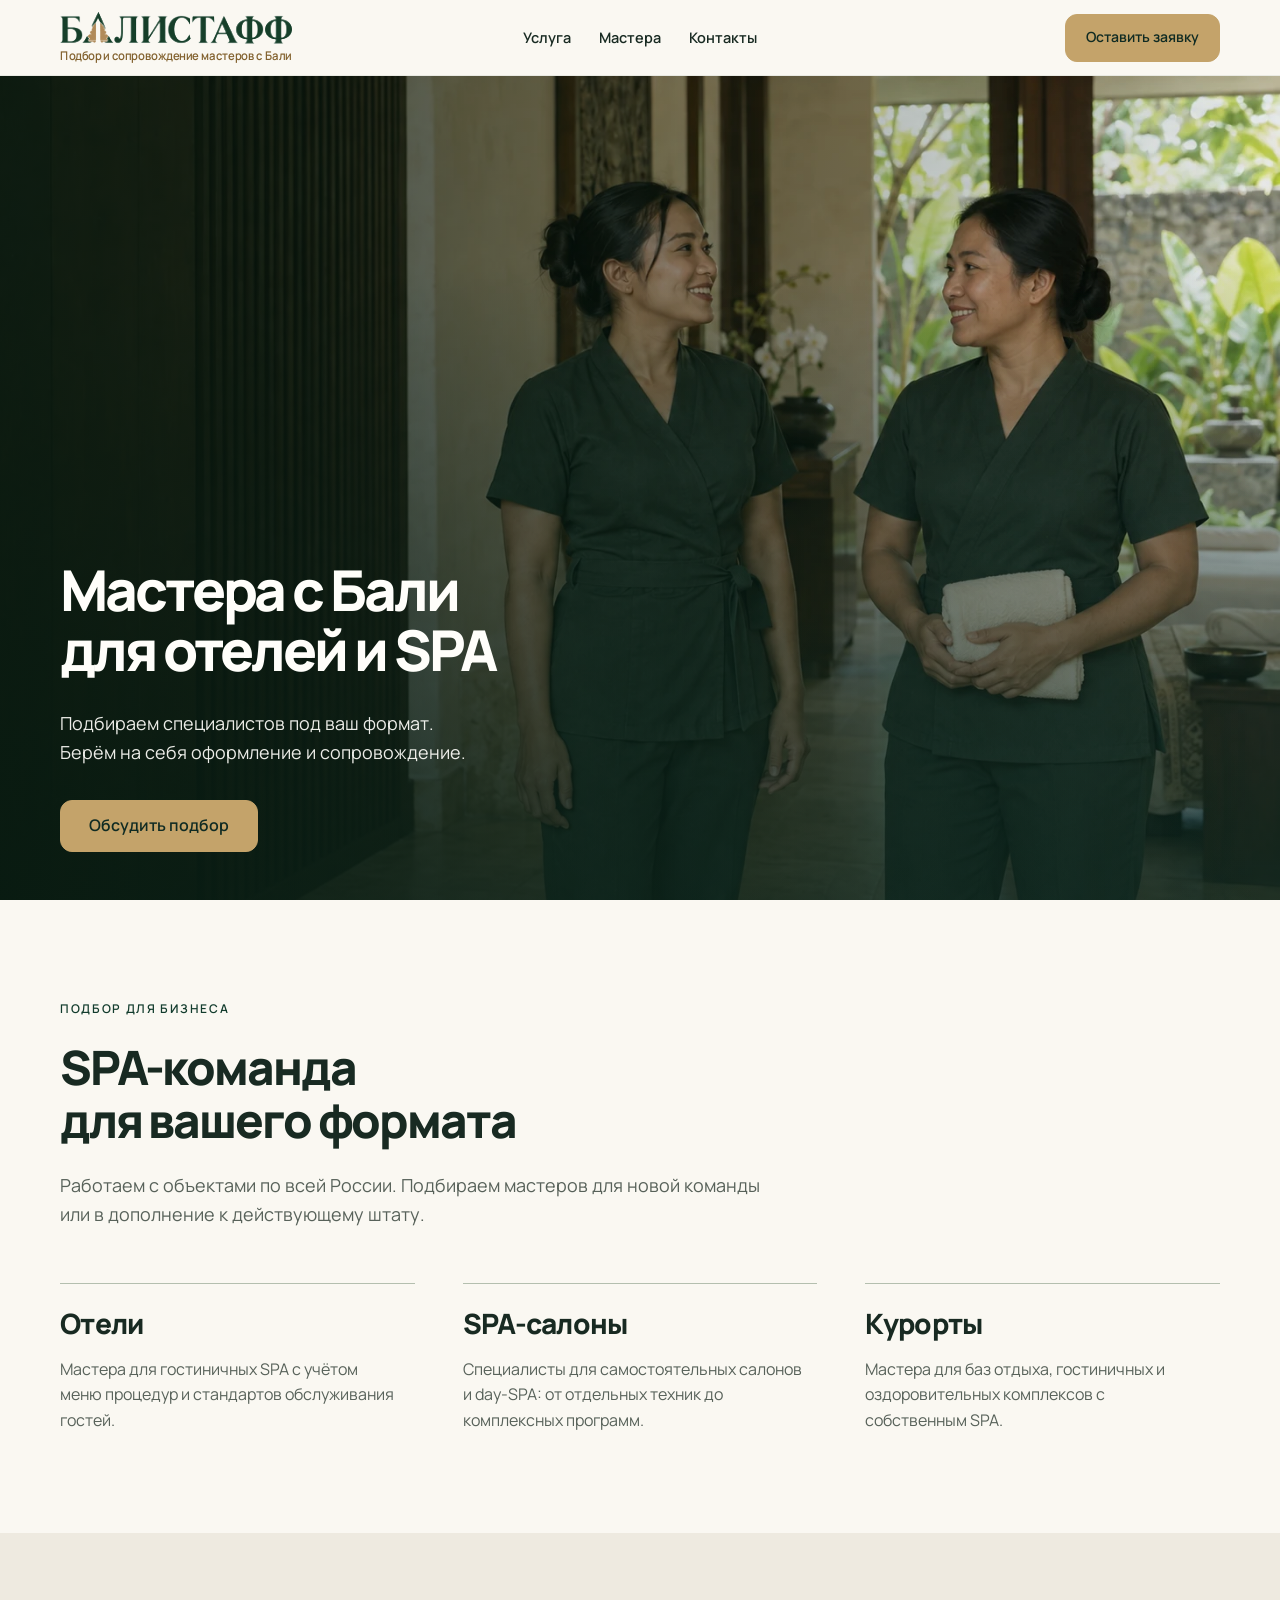
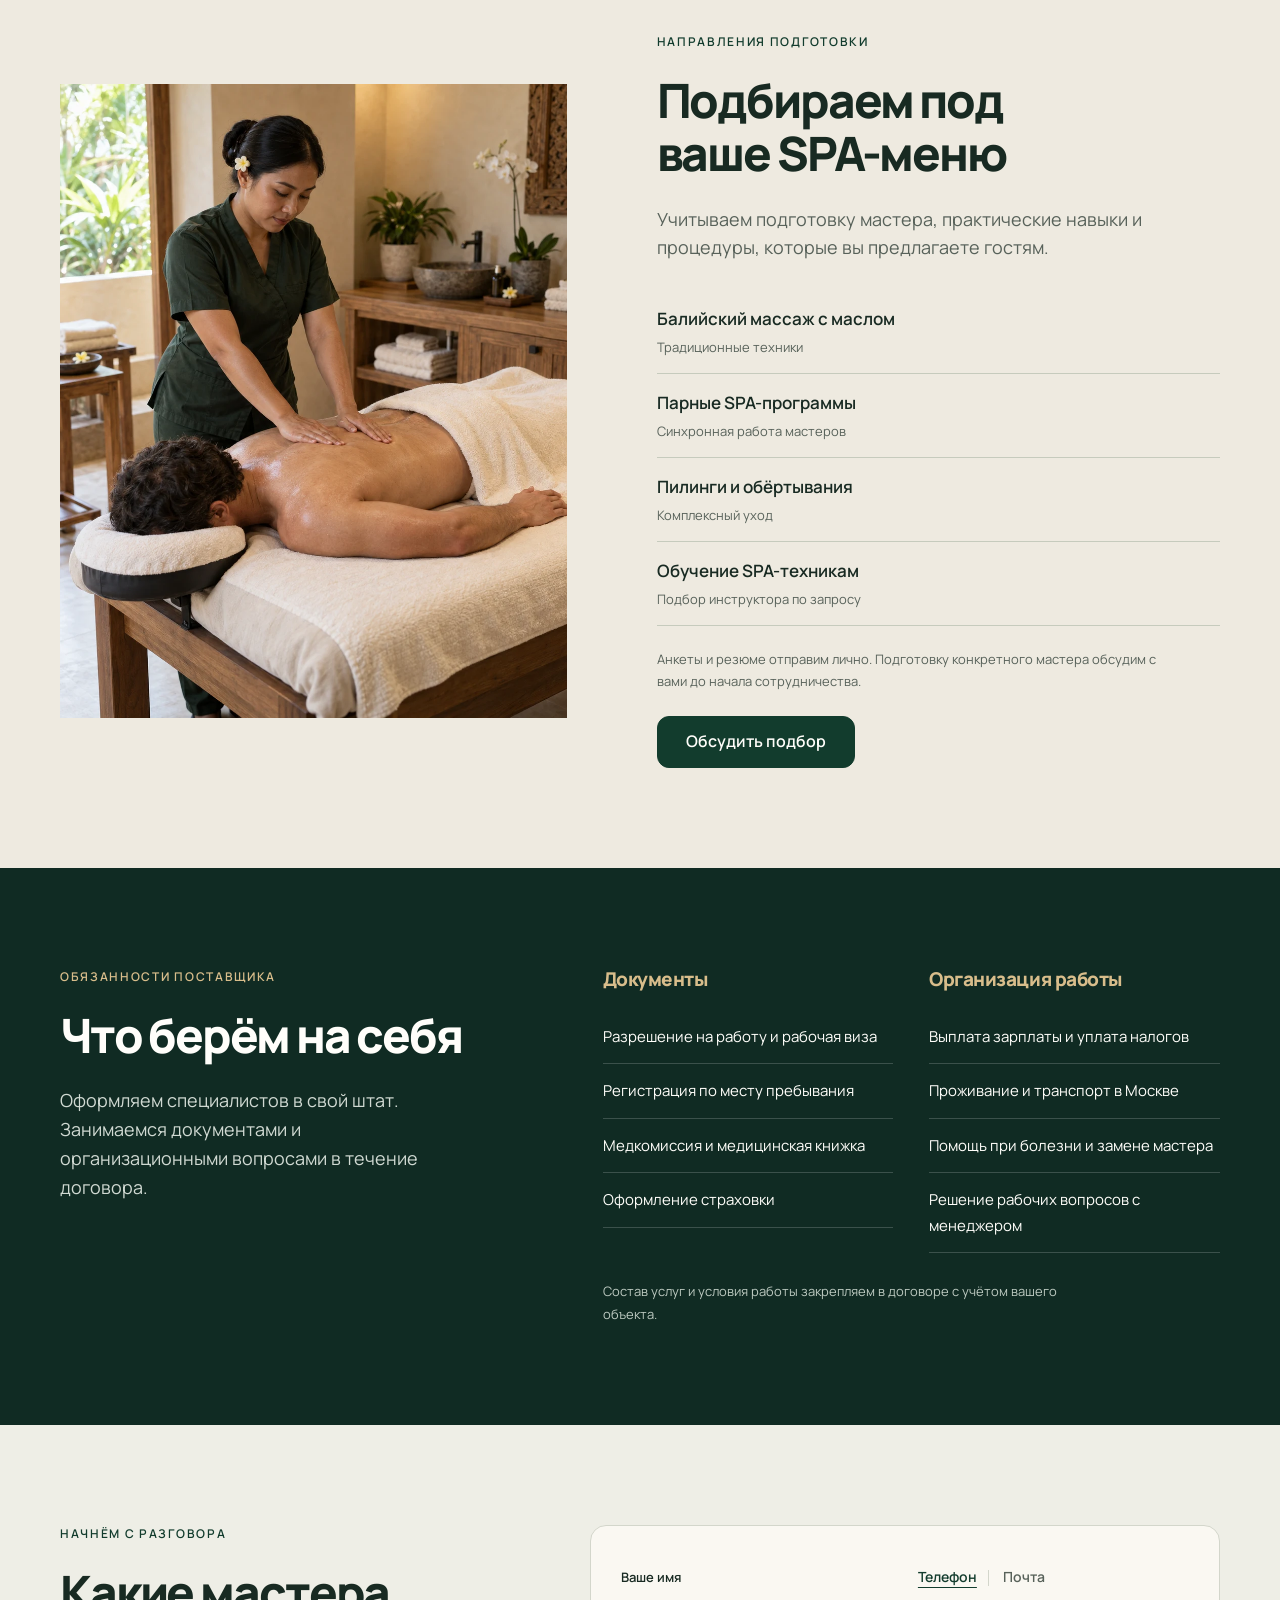
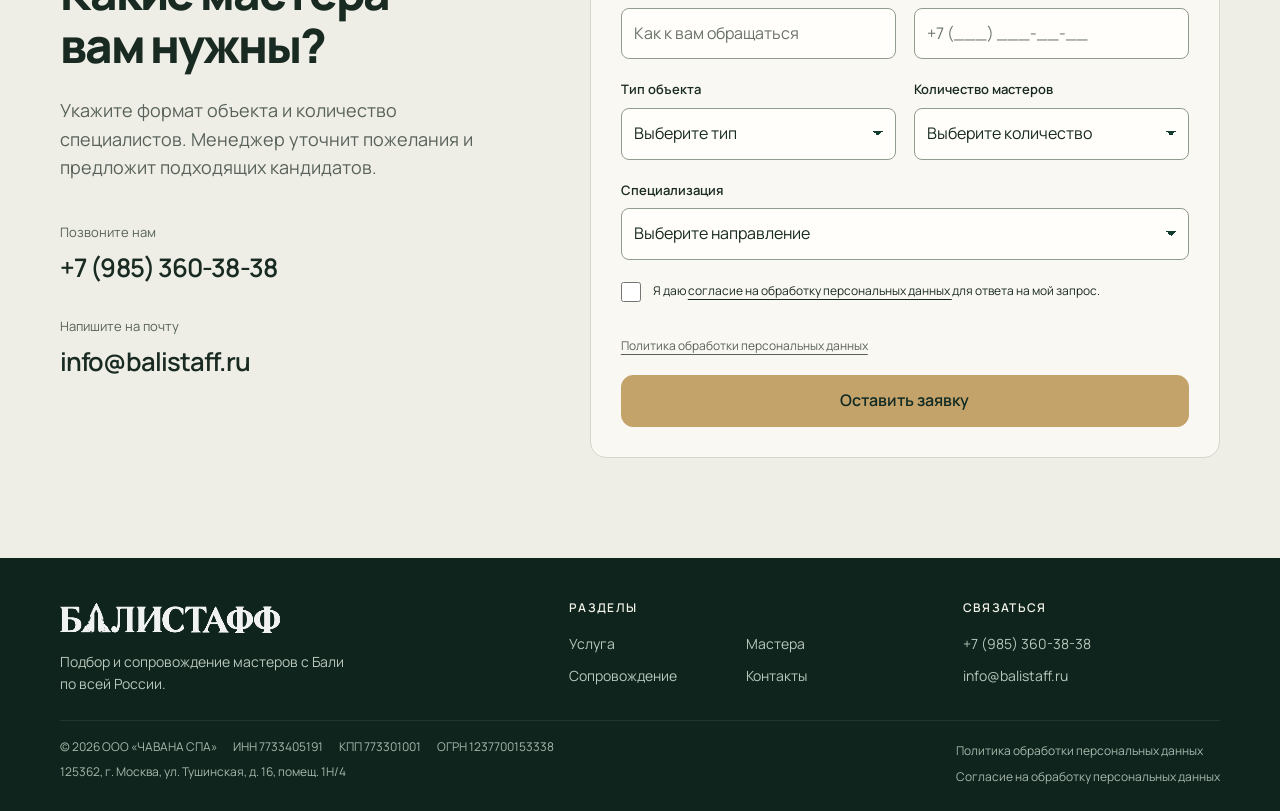
==== commit e50d5ffd: "Fit hero and header actions to responsive viewports" ====
--- a/balistaff/index.html
+++ b/balistaff/index.html
@@ -12,7 +12,7 @@
   <link rel="preload" href="assets/hero-women-v1-desktop.webp" as="image" media="(min-width: 621px)" fetchpriority="high">
   <link rel="preload" href="assets/hero-women-v1-mobile.webp" as="image" media="(max-width: 620px)" fetchpriority="high">
   <link rel="icon" href="assets/favicon.svg" type="image/svg+xml">
-  <link rel="stylesheet" href="styles.css?v=20260914-header-lider">
+  <link rel="stylesheet" href="styles.css?v=20260914-hero-fit">
   <script src="script.js?v=20260914-header-lider" defer></script>
 </head>
 <body>
@@ -24,9 +24,9 @@
       <button class="menu-toggle" type="button" aria-controls="primary-nav" aria-expanded="false" aria-label="Открыть меню"><span class="menu-toggle-icon" aria-hidden="true"><span></span><span></span><span></span></span></button>
       <nav class="primary-nav" id="primary-nav" aria-label="Основная навигация">
         <a href="#service">Услуга</a><a href="#masters">Мастера</a><a href="#contact">Контакты</a>
-        <div class="nav-contact"><a class="button" href="#contact">Оставить заявку</a><a class="nav-phone" href="tel:+79853603838">+7 (985) 360-38-38</a></div>
+        <div class="nav-contact"><a class="button" href="#contact">Оставить заявку</a></div>
       </nav>
-      <a class="button header-cta" href="#contact" aria-label="Оставить заявку"><span class="cta-full">Оставить заявку</span><span class="cta-short" aria-hidden="true">Заявка</span></a>
+      <a class="button header-cta" href="#contact">Оставить заявку</a>
     </div>
   </header>
   <main id="main" tabindex="-1">
--- a/balistaff/styles.css
+++ b/balistaff/styles.css
@@ -97,7 +97,6 @@
 .primary-nav a { position: relative; }
 .primary-nav a:hover { opacity: .72; }
 .button.header-cta { min-height: 48px; padding: 11px 20px; border-radius: 12px; font-size: 14px; white-space: nowrap; justify-self: end; }
-.cta-short { display: none; }
 .nav-contact { display: none; }
 .menu-toggle { display: none; width: 44px; height: 44px; flex: 0 0 44px; align-items: center; justify-content: center; padding: 10px; border: 0; border-radius: 8px; background: transparent; color: var(--forest); transition: background-color 160ms ease, transform 160ms ease; }
 .menu-toggle:hover { background: #123c2d08; }
@@ -114,11 +113,11 @@
 .button:active { transform: translateY(1px); }
 .button-secondary { margin-top: 24px; color: var(--white); background: var(--forest); border-color: var(--forest); }
 .button-secondary:hover { background: #24533e; border-color: #24533e; }
-.hero { --hero-height: clamp(520px, 100svh, min(984px, calc(58vw + var(--header-height)))); position: relative; min-height: var(--hero-height); background: var(--forest-deep); color: var(--white); isolation: isolate; }
+.hero { --hero-height: 100svh; position: relative; min-height: var(--hero-height); background: var(--forest-deep); color: var(--white); isolation: isolate; }
 .hero-picture, .hero-scrim { position: absolute; inset: 0; width: 100%; height: 100%; z-index: -1; }
 .hero-picture { display: block; top: var(--header-height); height: calc(100% - var(--header-height)); overflow: hidden; }
 .hero-picture::before { content: ''; position: absolute; inset: 0; z-index: 1; background: rgb(18 60 45 / 9%); pointer-events: none; }
-.hero-media { position: absolute; top: 0; right: 0; width: auto; max-width: none; height: 100%; object-fit: contain; object-position: right top; mask-image: linear-gradient(90deg, transparent, #000 18%); }
+.hero-media { position: absolute; top: 0; right: 0; width: 100%; max-width: none; height: 100%; object-fit: cover; object-position: right top; }
 .hero-scrim { background: linear-gradient(90deg, #07190fed 0%, #081a10ad 31%, #07191012 61%, transparent 90%), linear-gradient(0deg, #07191033, transparent 60%); }
 .hero-inner { display: flex; min-height: var(--hero-height); align-items: center; padding-block: calc(54px + var(--header-height)) 54px; }
 .hero-copy { max-width: min(680px, 46vw); margin-top: -8px; }
@@ -252,15 +251,6 @@
   .footer-nav { column-gap: 18px; }
   .footer-bottom { grid-template-columns: 1fr; gap: 12px; margin-top: 22px; }
   .footer-meta { display: flex; flex-wrap: wrap; gap: 0 24px; }
-  .hero, .hero-inner { min-height: 0; }
-  .hero { padding-top: var(--header-height); }
-  .hero-inner { align-items: flex-start; padding-block: 32px 48px; }
-  .hero-picture { position: relative; top: auto; height: clamp(220px,52svh,min(90vw,560px)); }
-  .hero-picture::after { content: ''; position: absolute; z-index: 2; inset: auto 0 0; height: 18%; background: linear-gradient(0deg,var(--forest-deep),transparent); }
-  .hero-scrim { display: none; }
-  .hero-copy { max-width: 670px; }
-  .hero h1 { font-size: 58px; }
-  .hero-copy > p { max-width: 540px; }
   .masters-layout { grid-template-columns: minmax(0,.85fr) minmax(0,1fr); gap: 32px; }
   h2 { font-size: 38px; }
   .masters-copy h2 br { display: none; }
@@ -283,12 +273,7 @@
   .footer-meta { display: grid; gap: 0; }
   .footer-meta a { min-height: 32px; font-size: 12px; }
   .container, .header-inner { width: calc(100% - 40px); }
-  .hero-inner { padding-block: 24px 36px; }
-  .hero h1 { font-size: clamp(35px,9.8vw,46px); line-height: 1.1; letter-spacing: -.048em; }
-  .hero-copy { max-width: 100%; margin: 0; }
-  .hero-copy > p { margin-top: 20px; font-size: 16px; line-height: 1.65; max-width: 37ch; }
   .desktop-break { display: none; }
-  .hero-actions { margin-top: 25px; }
   .button { font-size: 15px; min-height: 52px; gap: 26px; }
   .section { padding-block: 62px; }
   h2 { font-size: clamp(32px,8.7vw,40px); }
@@ -328,7 +313,6 @@
 }
 @media(max-width:360px) {
   .container, .header-inner { width: calc(100% - 32px); }
-  .hero h1 { font-size: 33px; }
   .inquiry-form { padding: 18px; }
   .form-button { padding-inline: 13px; }
 }
@@ -356,25 +340,68 @@
   .nav-contact { display: grid; gap: 4px; padding-top: 10px; margin-top: 4px; border-top: 1px solid var(--line); }
   .primary-nav .nav-contact .button { justify-content: center; min-height: 48px; padding: 10px 16px; border: 1px solid var(--gold); font-size: 15px; }
   .primary-nav .nav-contact .button:hover { background: var(--gold-hover); opacity: 1; }
-  .primary-nav .nav-contact .nav-phone { justify-content: center; min-height: 44px; font-size: 15px; border: 0; }
   html:not(.js) .site-header { position: relative; height: auto; min-height: var(--header-height); }
   html:not(.js) .header-inner { padding-block: 10px; }
   html:not(.js) .primary-nav { position: static; grid-column: 1/-1; width: 100%; max-height: none; box-shadow: none; border: 0; padding: 0; }
 }
 @media(max-width:680px) {
-  .header-inner { gap: 8px; }
-  .button.header-cta { padding: 9px 12px; font-size: 12.5px; }
   .primary-nav { right: 10px; width: calc(100vw - 20px); padding: 8px 14px; border-radius: 16px; }
   .primary-nav a { min-height: 50px; padding: 10px 5px; font-size: 15.5px; }
 }
-@media(max-width:430px) {
-  .header-cta .cta-full { display: none; }
-  .header-cta .cta-short { display: inline; }
-  .button.header-cta { min-width: 72px; padding-inline: 10px; }
+@media(max-width:480px) {
+  .header-inner { grid-template-columns: minmax(0,1fr) 44px; gap: 8px; }
+  .button.header-cta { display: none; }
+  .menu-toggle { grid-column: 2; }
+}
+/* Keep the first screen tied to the viewport, with a separate portrait crop. */
+@media(min-width:901px) and (max-aspect-ratio:3/2) {
+  .hero-inner { align-items: flex-end; padding-block: calc(var(--header-height) + 40px) 48px; }
+  .hero-copy { max-width: 55%; }
+  .hero h1 { font-size: clamp(40px,4.4vw,60px); }
+  .hero-scrim { background: linear-gradient(90deg,#07190fd9, #07190f40 62%,transparent), linear-gradient(0deg,#102b23bf,transparent 70%); }
+}
+@media(max-width:900px), (max-aspect-ratio:1/1) {
+  .hero { display: grid; grid-template-rows: minmax(200px,1fr) auto; min-height: 0; height: var(--hero-height); padding-top: var(--header-height); }
+  .hero-picture { position: relative; top: auto; height: 100%; min-height: 0; }
+  .hero-media { width: 180%; height: auto; mask-image: linear-gradient(#000 calc(100% - 32px),transparent); }
+  .hero-picture::after { content: ''; position: absolute; z-index: 2; inset: auto 0 0; height: 32px; background: linear-gradient(0deg,var(--forest-deep),transparent); }
+  .hero-scrim { display: none; }
+  .hero-inner { min-height: 0; padding-block: 24px 32px; align-items: center; }
+  .hero-copy { width: 100%; max-width: 670px; margin: 0; }
+  .hero h1 { font-size: clamp(34px,6.2vw,50px); line-height: 1.08; letter-spacing: -.048em; }
+  .hero-copy > p { max-width: 540px; margin-top: 18px; font-size: 17px; line-height: 1.55; }
+  .hero-actions { margin-top: 24px; }
+}
+@media(max-width:620px) {
+  .hero h1 { font-size: clamp(30px,8.9vw,44px); }
+  .hero-copy > p { max-width: 37ch; font-size: 16px; }
+  .hero-inner { padding-block: 20px max(28px,env(safe-area-inset-bottom,0px)); }
+}
+@media(max-height:700px) and (max-width:900px) {
+  .hero h1 { font-size: clamp(28px,6vw,38px); }
+  .hero-inner { padding-block: 16px 20px; }
+  .hero-copy > p { margin-top: 12px; font-size: 15px; line-height: 1.5; }
+  .hero-actions { margin-top: 18px; }
+}
+@media(max-width:520px) {
+  .hero { grid-template-rows: minmax(160px,1.15fr) minmax(min-content,1fr); }
+  .hero-media { width: 100%; height: 100%; object-position: 94% top; mask-image: none; }
+}
+@media(max-height:560px) and (min-aspect-ratio:4/3) {
+  .hero { display: block; height: auto; min-height: var(--hero-height); padding-top: 0; }
+  .hero-picture { position: absolute; top: var(--header-height); height: calc(100% - var(--header-height)); }
+  .hero-picture::after { display: none; }
+  .hero-media { width: 100%; height: 100%; object-position: right top; mask-image: none; }
+  .hero-scrim { display: block; background: linear-gradient(90deg,#07190fe6,#07190f99 40%,transparent 78%); }
+  .hero-inner { min-height: var(--hero-height); padding-block: calc(var(--header-height) + 16px) 16px; align-items: center; }
+  .hero-copy { max-width: 52%; }
+  .hero h1 { font-size: clamp(24px,4vw,36px); }
+  .hero-copy > p { margin-top: 12px; font-size: 13px; line-height: 1.5; }
+  .hero-actions { margin-top: 16px; }
+  .hero-actions .button { min-height: 44px; padding: 10px 20px; font-size: 14px; }
 }
 @media(max-width:360px) {
   .header-inner { gap: 6px; }
-  .brand-tagline { display: none; }
 }
 @media(prefers-reduced-motion:reduce) {
   html { scroll-behavior: auto; }
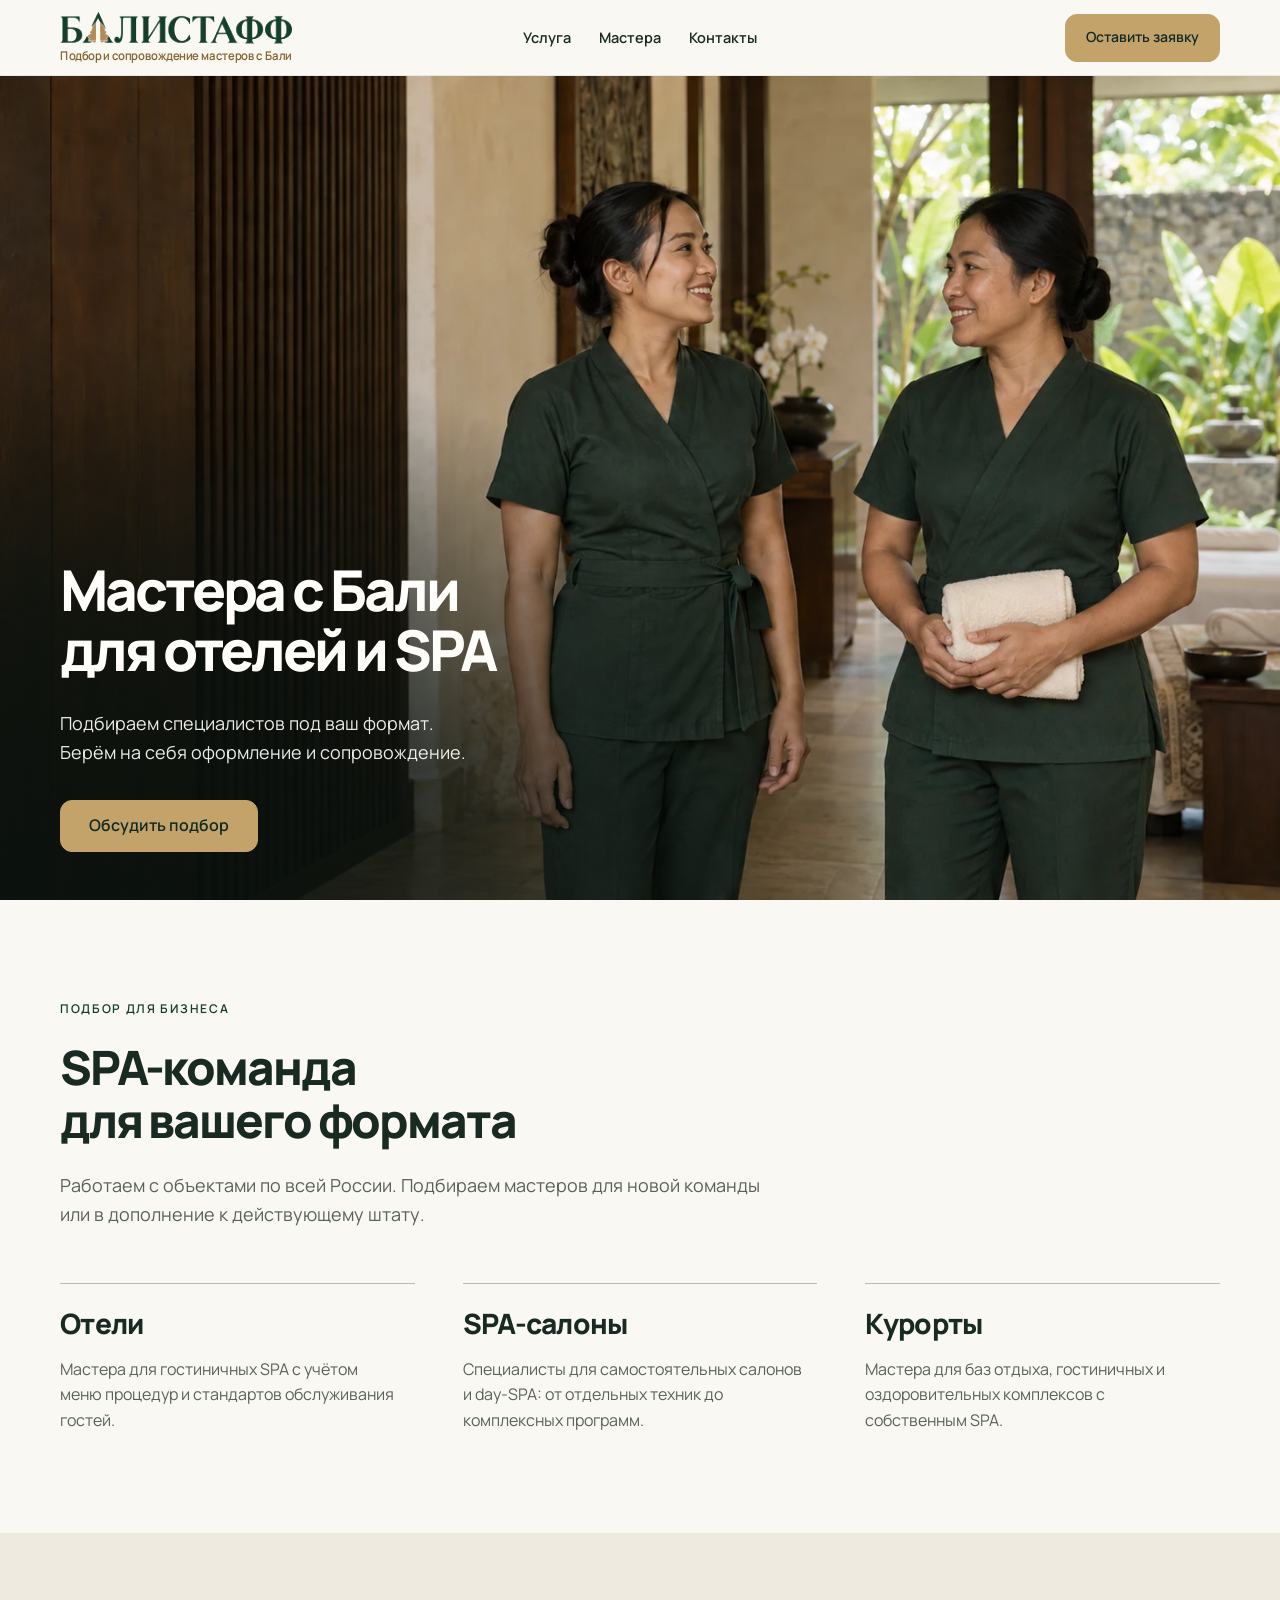
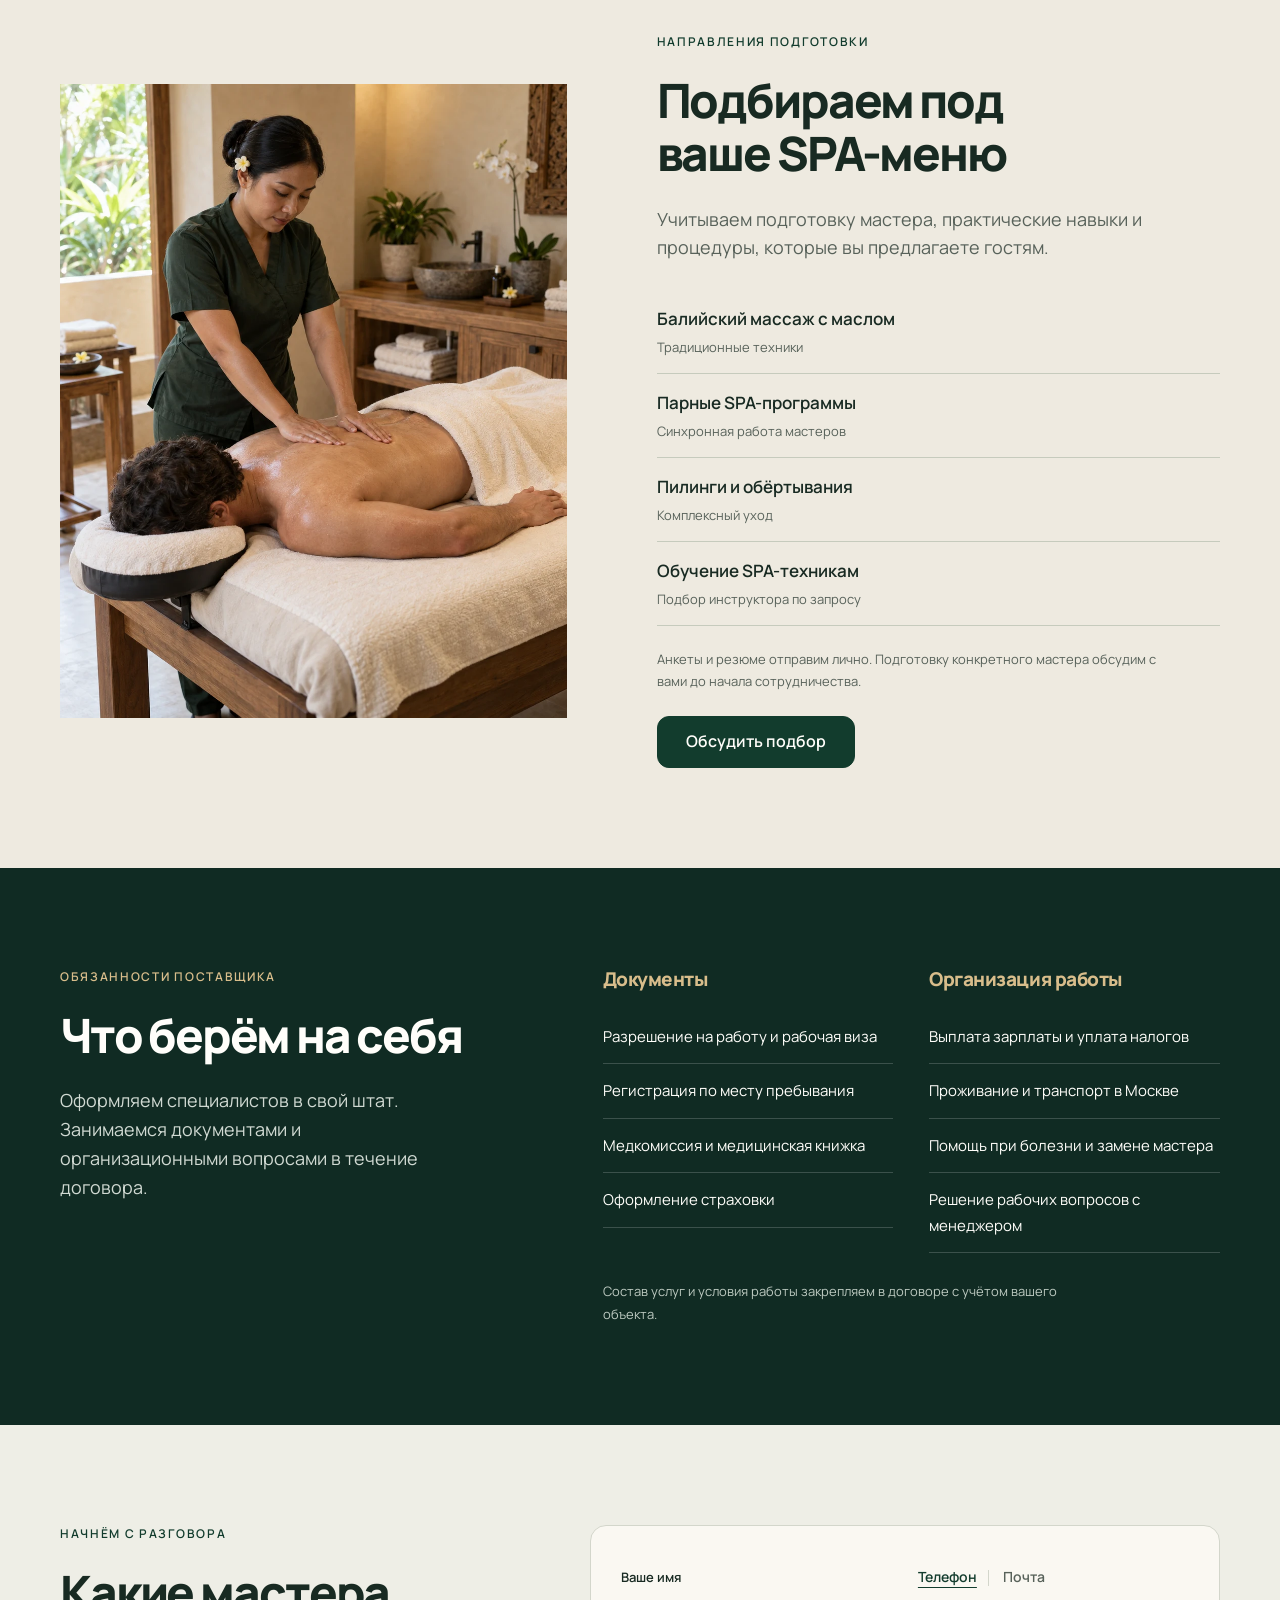
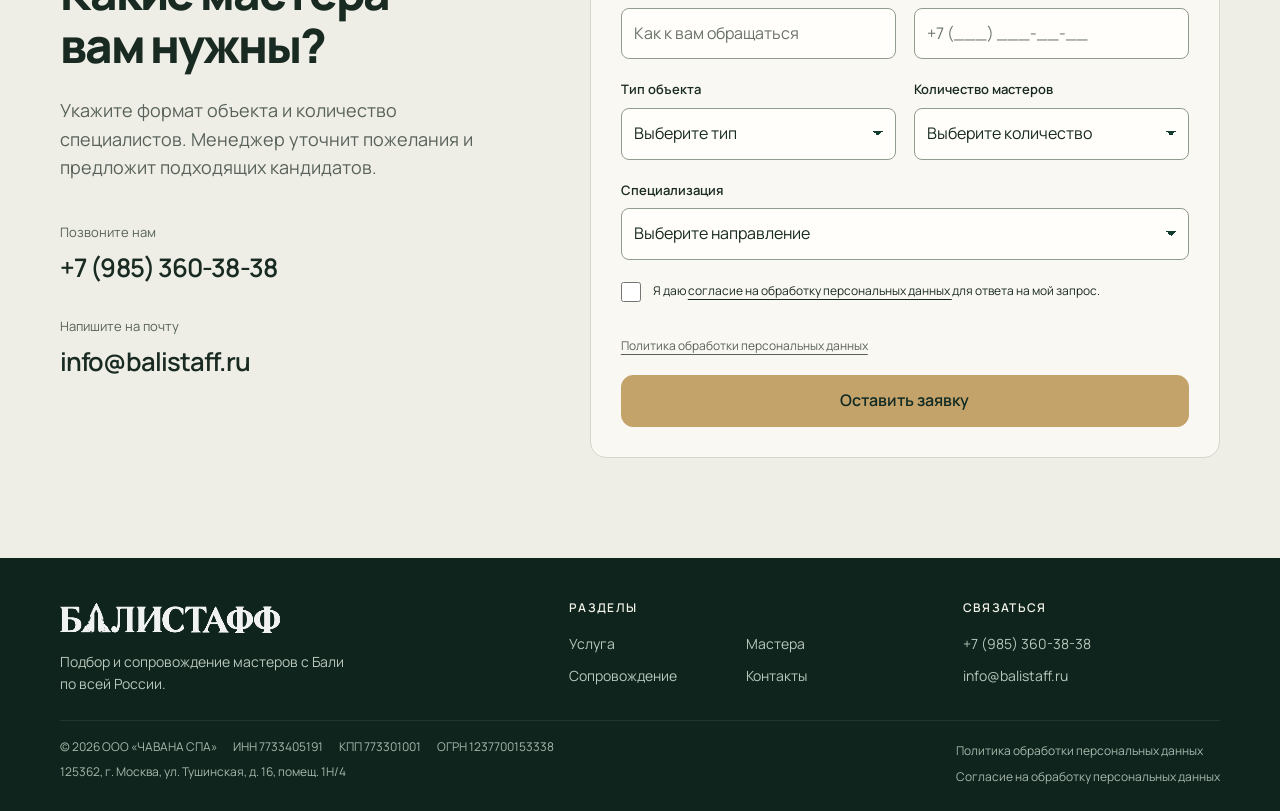
==== commit 1e93b2e2: "Keep navigation visible longer and soften hero shading" ====
--- a/balistaff/index.html
+++ b/balistaff/index.html
@@ -12,8 +12,8 @@
   <link rel="preload" href="assets/hero-women-v1-desktop.webp" as="image" media="(min-width: 621px)" fetchpriority="high">
   <link rel="preload" href="assets/hero-women-v1-mobile.webp" as="image" media="(max-width: 620px)" fetchpriority="high">
   <link rel="icon" href="assets/favicon.svg" type="image/svg+xml">
-  <link rel="stylesheet" href="styles.css?v=20260914-hero-fit">
-  <script src="script.js?v=20260914-header-lider" defer></script>
+  <link rel="stylesheet" href="styles.css?v=20260914-header-light">
+  <script src="script.js?v=20260914-header-light" defer></script>
 </head>
 <body>
   <a class="skip-link" href="#main">К основному содержанию</a>
--- a/balistaff/styles.css
+++ b/balistaff/styles.css
@@ -116,9 +116,8 @@
 .hero { --hero-height: 100svh; position: relative; min-height: var(--hero-height); background: var(--forest-deep); color: var(--white); isolation: isolate; }
 .hero-picture, .hero-scrim { position: absolute; inset: 0; width: 100%; height: 100%; z-index: -1; }
 .hero-picture { display: block; top: var(--header-height); height: calc(100% - var(--header-height)); overflow: hidden; }
-.hero-picture::before { content: ''; position: absolute; inset: 0; z-index: 1; background: rgb(18 60 45 / 9%); pointer-events: none; }
 .hero-media { position: absolute; top: 0; right: 0; width: 100%; max-width: none; height: 100%; object-fit: cover; object-position: right top; }
-.hero-scrim { background: linear-gradient(90deg, #07190fed 0%, #081a10ad 31%, #07191012 61%, transparent 90%), linear-gradient(0deg, #07191033, transparent 60%); }
+.hero-scrim { background: linear-gradient(90deg,#09110edb 0%,#09110e99 26%,#09110e26 46%,transparent 62%); }
 .hero-inner { display: flex; min-height: var(--hero-height); align-items: center; padding-block: calc(54px + var(--header-height)) 54px; }
 .hero-copy { max-width: min(680px, 46vw); margin-top: -8px; }
 .hero h1 { font-size: clamp(48px, 4.7vw, 70px); font-weight: 800; letter-spacing: -.055em; line-height: 1.07; margin: 0; }
@@ -317,16 +316,20 @@
   .form-button { padding-inline: 13px; }
 }
 /* Header proportions and responsive navigation follow the Lider reference. */
-@media(max-width:1180px) and (min-width:1081px) {
-  .primary-nav { gap: 22px; }
+@media(max-width:1180px) and (min-width:721px) {
+  .header-inner { grid-template-columns: auto minmax(0,1fr) auto; gap: 20px; }
+  .primary-nav { gap: clamp(16px,2vw,22px); }
   .primary-nav a { font-size: 14px; }
 }
 @media(max-width:1080px) {
   :root { --header-height: calc(64px + env(safe-area-inset-top,0px)); }
   .site-header { padding-top: env(safe-area-inset-top,0px); }
+  .brand { width: min(212px,100%); justify-content: center; }
+  .button.header-cta { min-height: 44px; padding: 10px 16px; font-size: 13px; }
+}
+@media(max-width:720px) {
   .header-inner { grid-template-columns: minmax(0,1fr) auto 44px; gap: 10px; }
-  .brand { width: min(212px,100%); justify-content: center; }
-  .button.header-cta { grid-column: 2; grid-row: 1; min-height: 44px; padding: 10px 16px; font-size: 13px; }
+  .button.header-cta { grid-column: 2; grid-row: 1; }
   .menu-toggle { grid-column: 3; grid-row: 1; }
   .js .menu-toggle { display: inline-flex; }
   .menu-backdrop { display: block; position: fixed; z-index: 20; inset: var(--header-height) 0 0; background: #102b233b; opacity: 0; visibility: hidden; pointer-events: none; transition: opacity 180ms ease; }
@@ -353,18 +356,21 @@
   .button.header-cta { display: none; }
   .menu-toggle { grid-column: 2; }
 }
-/* Keep the first screen tied to the viewport, with a separate portrait crop. */
-@media(min-width:901px) and (max-aspect-ratio:3/2) {
+/* Tablets retain the same uninterrupted photo as the desktop hero. */
+@media(min-width:621px) and (max-aspect-ratio:3/2) {
   .hero-inner { align-items: flex-end; padding-block: calc(var(--header-height) + 40px) 48px; }
-  .hero-copy { max-width: 55%; }
+  .hero-copy { max-width: max(55%,540px); }
   .hero h1 { font-size: clamp(40px,4.4vw,60px); }
-  .hero-scrim { background: linear-gradient(90deg,#07190fd9, #07190f40 62%,transparent), linear-gradient(0deg,#102b23bf,transparent 70%); }
-}
-@media(max-width:900px), (max-aspect-ratio:1/1) {
+  .hero-scrim { background: radial-gradient(ellipse 85% 75% at 0% 100%,#09110ee6 0%,#09110ed9 26%,#09110ebf 45%,#09110e66 65%,transparent 85%); }
+}
+@media(min-width:621px) and (max-aspect-ratio:4/5) {
+  .hero-media { object-position: 85% top; }
+}
+@media(max-width:620px) {
   .hero { display: grid; grid-template-rows: minmax(200px,1fr) auto; min-height: 0; height: var(--hero-height); padding-top: var(--header-height); }
   .hero-picture { position: relative; top: auto; height: 100%; min-height: 0; }
-  .hero-media { width: 180%; height: auto; mask-image: linear-gradient(#000 calc(100% - 32px),transparent); }
-  .hero-picture::after { content: ''; position: absolute; z-index: 2; inset: auto 0 0; height: 32px; background: linear-gradient(0deg,var(--forest-deep),transparent); }
+  .hero-media { width: 100%; height: 100%; object-position: 94% top; }
+  .hero-picture::after { content: ''; position: absolute; z-index: 2; inset: auto 0 0; height: clamp(96px,16svh,144px); background: linear-gradient(0deg,var(--forest-deep),#102b23f0 12%,#102b23b3 36%,#102b234d 65%,#102b2300); }
   .hero-scrim { display: none; }
   .hero-inner { min-height: 0; padding-block: 24px 32px; align-items: center; }
   .hero-copy { width: 100%; max-width: 670px; margin: 0; }
@@ -377,7 +383,7 @@
   .hero-copy > p { max-width: 37ch; font-size: 16px; }
   .hero-inner { padding-block: 20px max(28px,env(safe-area-inset-bottom,0px)); }
 }
-@media(max-height:700px) and (max-width:900px) {
+@media(max-height:700px) and (max-width:620px) {
   .hero h1 { font-size: clamp(28px,6vw,38px); }
   .hero-inner { padding-block: 16px 20px; }
   .hero-copy > p { margin-top: 12px; font-size: 15px; line-height: 1.5; }
@@ -392,7 +398,7 @@
   .hero-picture { position: absolute; top: var(--header-height); height: calc(100% - var(--header-height)); }
   .hero-picture::after { display: none; }
   .hero-media { width: 100%; height: 100%; object-position: right top; mask-image: none; }
-  .hero-scrim { display: block; background: linear-gradient(90deg,#07190fe6,#07190f99 40%,transparent 78%); }
+  .hero-scrim { display: block; background: linear-gradient(90deg,#09110ee6,#09110e99 35%,transparent 70%); }
   .hero-inner { min-height: var(--hero-height); padding-block: calc(var(--header-height) + 16px) 16px; align-items: center; }
   .hero-copy { max-width: 52%; }
   .hero h1 { font-size: clamp(24px,4vw,36px); }
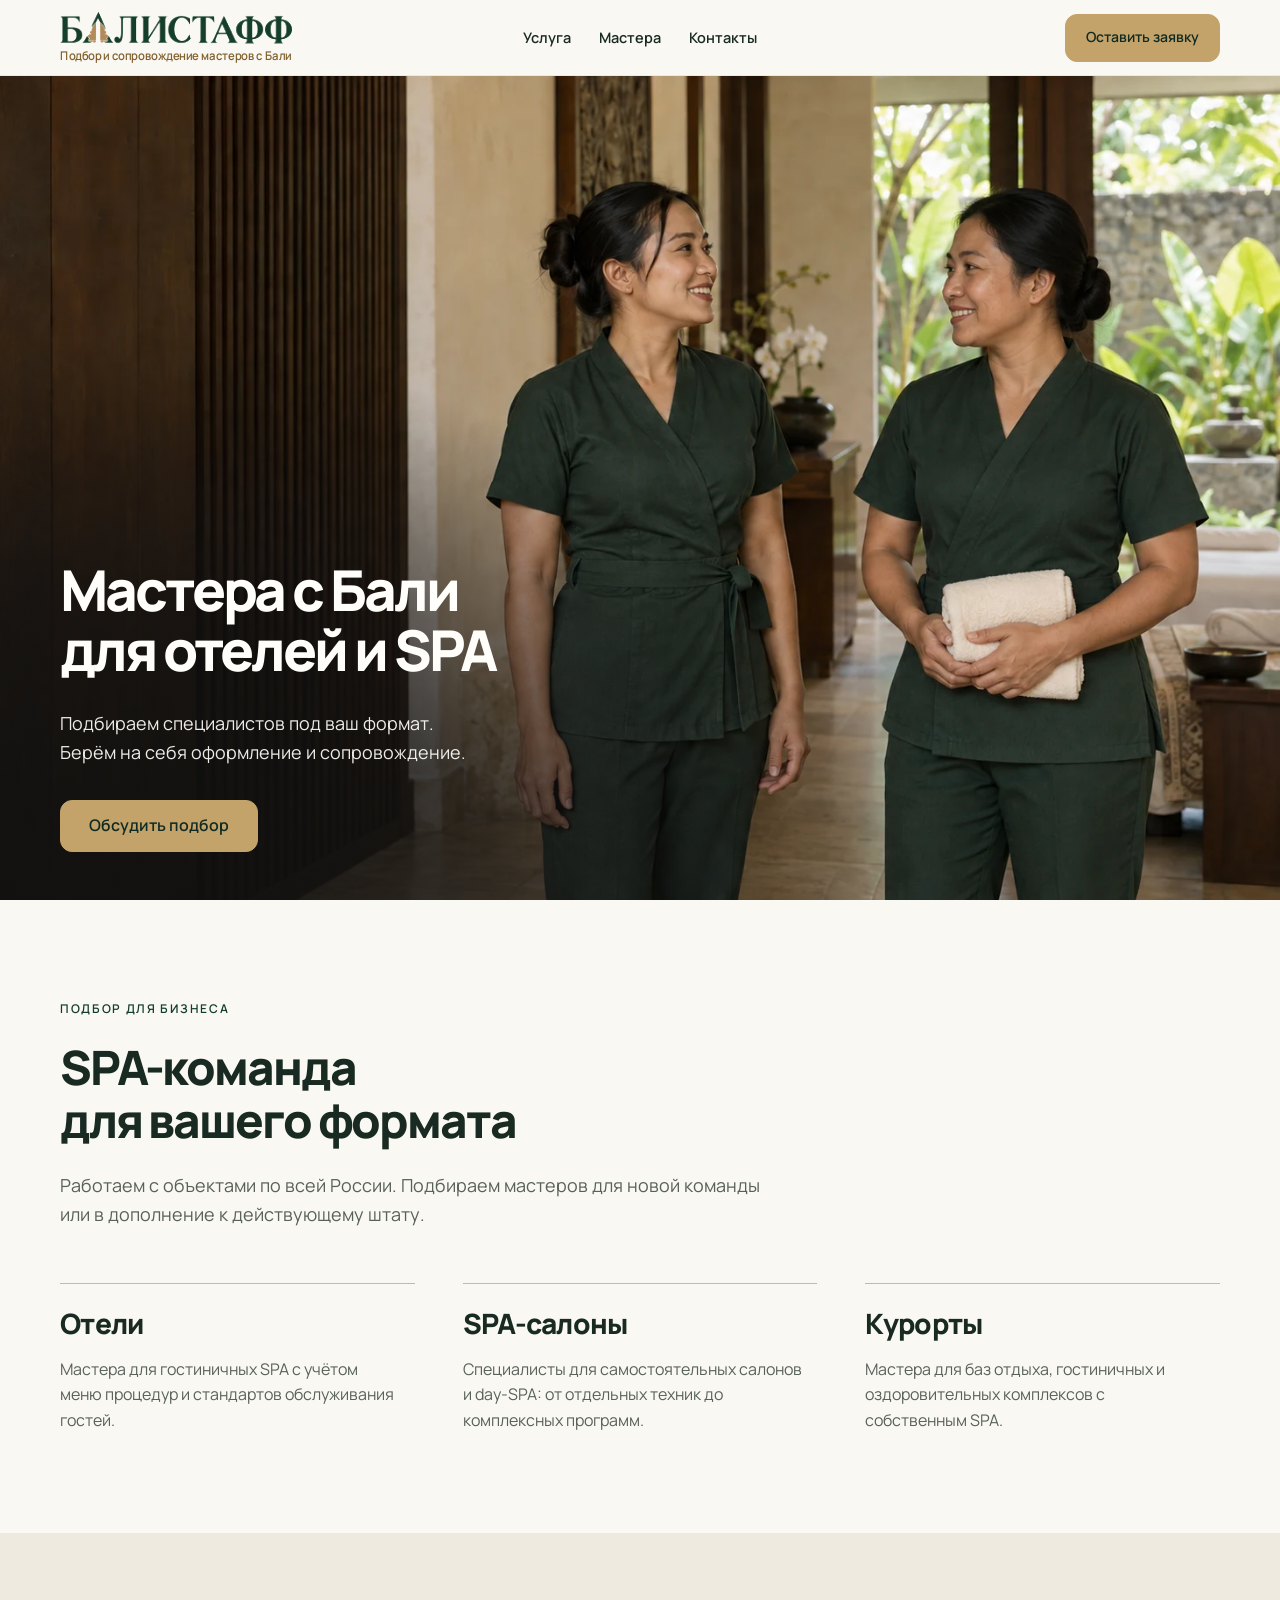
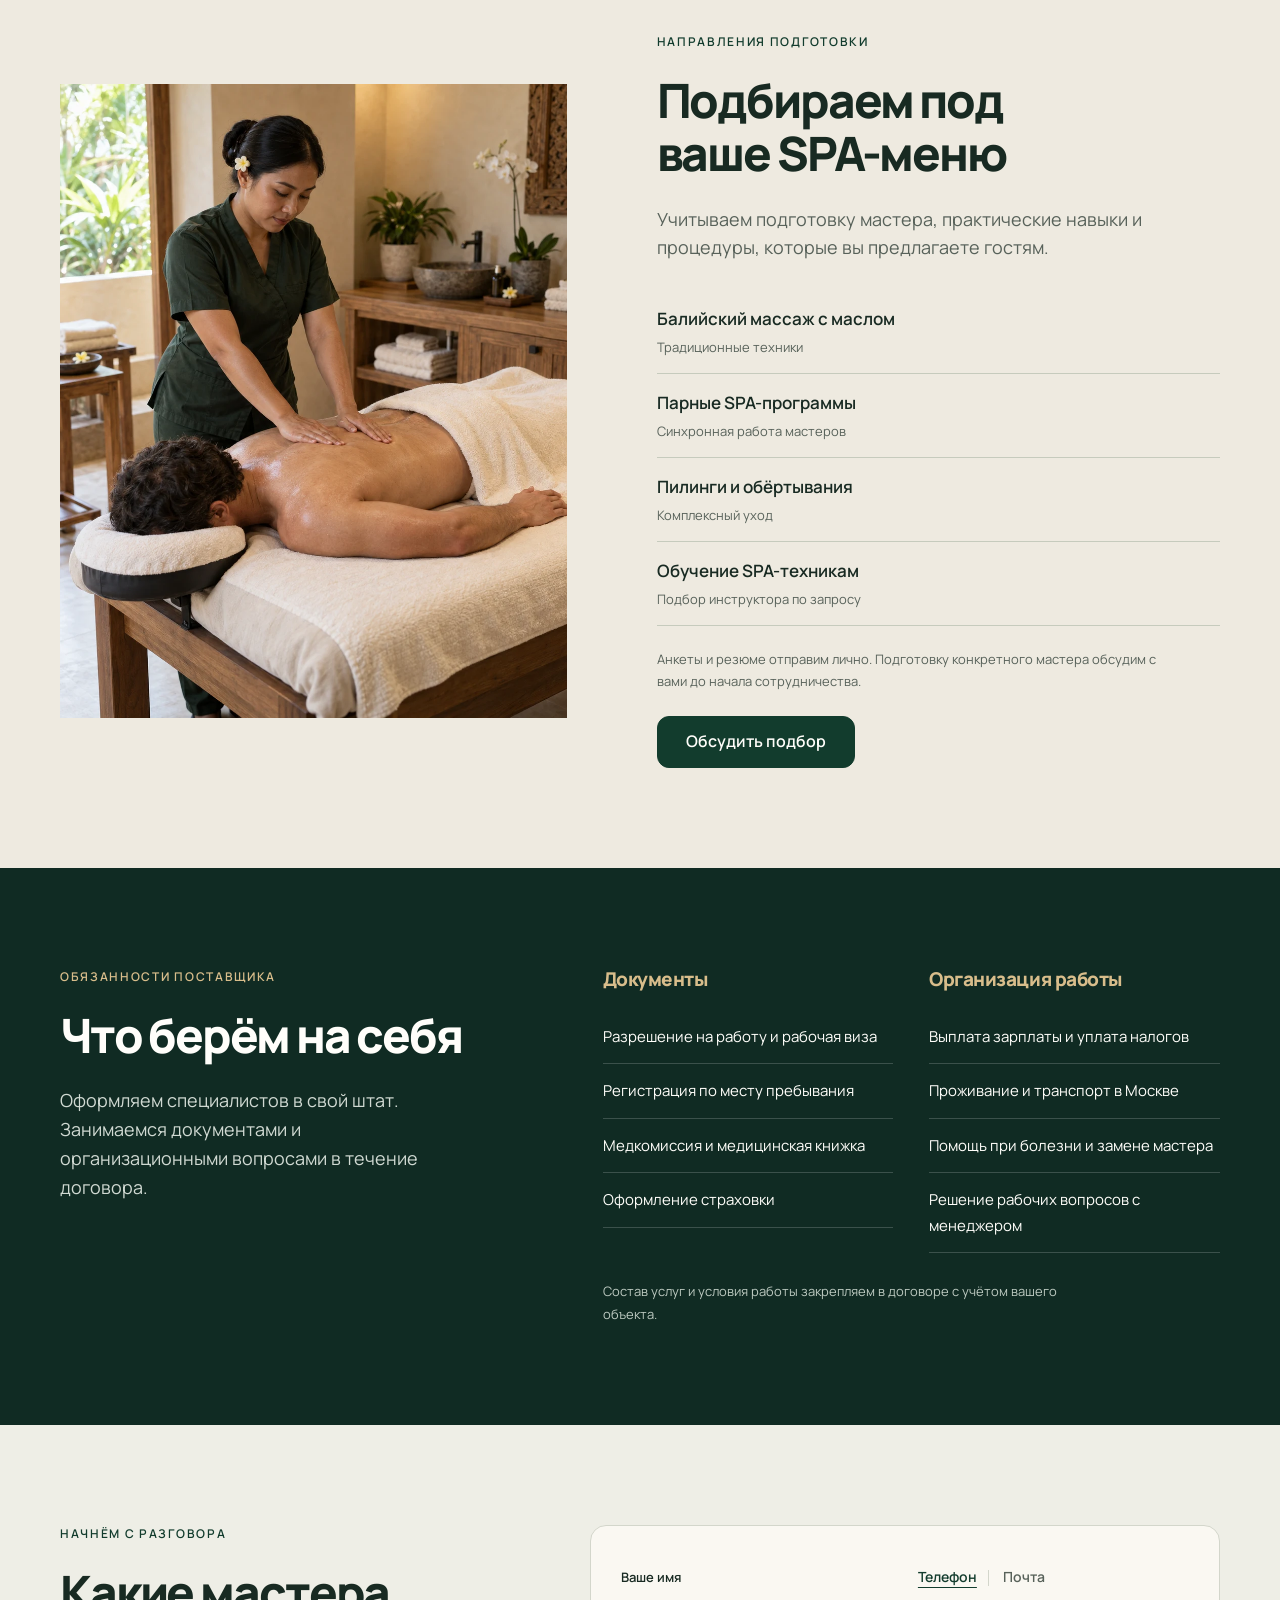
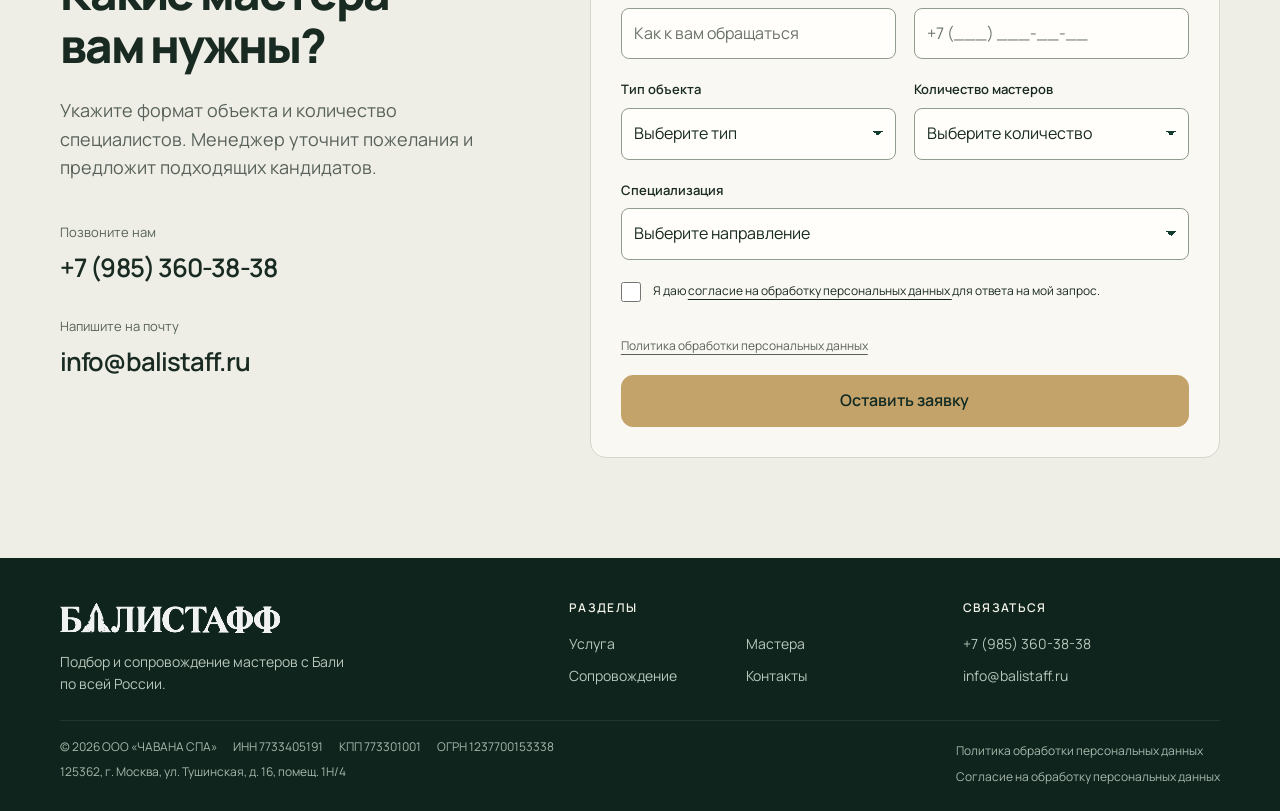
==== commit 159a212c: "Refine mobile hero framing and use square brand icons" ====
--- a/balistaff/index.html
+++ b/balistaff/index.html
@@ -9,10 +9,12 @@
   <title>БАЛИСТАФФ — подбор и сопровождение мастеров с Бали</title>
   <link rel="preload" href="assets/fonts/manrope-cyrillic-400.woff2" as="font" type="font/woff2" crossorigin>
   <link rel="preload" href="assets/fonts/manrope-cyrillic-800.woff2" as="font" type="font/woff2" crossorigin>
-  <link rel="preload" href="assets/hero-women-v1-desktop.webp" as="image" media="(min-width: 621px)" fetchpriority="high">
-  <link rel="preload" href="assets/hero-women-v1-mobile.webp" as="image" media="(max-width: 620px)" fetchpriority="high">
-  <link rel="icon" href="assets/favicon.svg" type="image/svg+xml">
-  <link rel="stylesheet" href="styles.css?v=20260914-header-light">
+  <link rel="preload" href="assets/hero-women-v1-desktop.webp" as="image" media="(min-width: 621px), (orientation: landscape)" fetchpriority="high">
+  <link rel="preload" href="assets/hero-women-mobile-full-v1.webp" as="image" media="(max-width: 620px) and (orientation: portrait)" fetchpriority="high">
+  <link rel="icon" href="assets/favicon-32.png?v=20260914-square" type="image/png" sizes="32x32">
+  <link rel="icon" href="assets/favicon.svg?v=20260914-square" type="image/svg+xml" sizes="any">
+  <link rel="apple-touch-icon" href="assets/apple-touch-icon.png?v=20260914-square" sizes="180x180">
+  <link rel="stylesheet" href="styles.css?v=20260914-mobile-outpaint-3">
   <script src="script.js?v=20260914-header-light" defer></script>
 </head>
 <body>
@@ -31,7 +33,7 @@
   </header>
   <main id="main" tabindex="-1">
     <section class="hero" id="top" aria-labelledby="hero-title">
-      <picture class="hero-picture"><source media="(max-width: 620px)" srcset="assets/hero-women-v1-mobile.webp"><img class="hero-media" src="assets/hero-women-v1-desktop.webp" width="1672" height="941" alt="Две балийские массажистки в SPA-кабинете — иллюстрация, созданная с помощью ИИ" fetchpriority="high"></picture>
+      <picture class="hero-picture"><source media="(max-width: 620px) and (orientation: portrait)" srcset="assets/hero-women-mobile-full-v1.webp" width="842" height="1868"><img class="hero-media" src="assets/hero-women-v1-desktop.webp" width="1672" height="941" alt="Две балийские массажистки в SPA-кабинете — иллюстрация, созданная с помощью ИИ" fetchpriority="high"></picture>
       <div class="hero-scrim" aria-hidden="true"></div>
       <div class="container hero-inner"><div class="hero-copy">
         <h1 id="hero-title">Мастера с Бали<br>для отелей и SPA</h1>
--- a/balistaff/styles.css
+++ b/balistaff/styles.css
@@ -113,11 +113,11 @@
 .button:active { transform: translateY(1px); }
 .button-secondary { margin-top: 24px; color: var(--white); background: var(--forest); border-color: var(--forest); }
 .button-secondary:hover { background: #24533e; border-color: #24533e; }
-.hero { --hero-height: 100svh; position: relative; min-height: var(--hero-height); background: var(--forest-deep); color: var(--white); isolation: isolate; }
+.hero { --hero-height: 100svh; position: relative; min-height: var(--hero-height); background: #171715; color: var(--white); isolation: isolate; }
 .hero-picture, .hero-scrim { position: absolute; inset: 0; width: 100%; height: 100%; z-index: -1; }
 .hero-picture { display: block; top: var(--header-height); height: calc(100% - var(--header-height)); overflow: hidden; }
 .hero-media { position: absolute; top: 0; right: 0; width: 100%; max-width: none; height: 100%; object-fit: cover; object-position: right top; }
-.hero-scrim { background: linear-gradient(90deg,#09110edb 0%,#09110e99 26%,#09110e26 46%,transparent 62%); }
+.hero-scrim { background: linear-gradient(90deg,#111111db 0%,#11111199 26%,#11111126 46%,transparent 62%); }
 .hero-inner { display: flex; min-height: var(--hero-height); align-items: center; padding-block: calc(54px + var(--header-height)) 54px; }
 .hero-copy { max-width: min(680px, 46vw); margin-top: -8px; }
 .hero h1 { font-size: clamp(48px, 4.7vw, 70px); font-weight: 800; letter-spacing: -.055em; line-height: 1.07; margin: 0; }
@@ -361,18 +361,16 @@
   .hero-inner { align-items: flex-end; padding-block: calc(var(--header-height) + 40px) 48px; }
   .hero-copy { max-width: max(55%,540px); }
   .hero h1 { font-size: clamp(40px,4.4vw,60px); }
-  .hero-scrim { background: radial-gradient(ellipse 85% 75% at 0% 100%,#09110ee6 0%,#09110ed9 26%,#09110ebf 45%,#09110e66 65%,transparent 85%); }
-}
-@media(min-width:621px) and (max-aspect-ratio:4/5) {
-  .hero-media { object-position: 85% top; }
+  .hero-scrim { background: radial-gradient(ellipse 85% 75% at 0% 100%,#111111e6 0%,#111111d9 26%,#111111bf 45%,#11111166 65%,transparent 85%); }
+}
+@media(min-width:621px) {
+  /* Keep the pair in frame continuously as the viewport narrows. */
+  .hero-media { width: auto; min-width: 100%; right: min(0px,calc(50% - (var(--hero-height) - var(--header-height)) * .55)); }
 }
 @media(max-width:620px) {
-  .hero { display: grid; grid-template-rows: minmax(200px,1fr) auto; min-height: 0; height: var(--hero-height); padding-top: var(--header-height); }
-  .hero-picture { position: relative; top: auto; height: 100%; min-height: 0; }
-  .hero-media { width: 100%; height: 100%; object-position: 94% top; }
-  .hero-picture::after { content: ''; position: absolute; z-index: 2; inset: auto 0 0; height: clamp(96px,16svh,144px); background: linear-gradient(0deg,var(--forest-deep),#102b23f0 12%,#102b23b3 36%,#102b234d 65%,#102b2300); }
-  .hero-scrim { display: none; }
-  .hero-inner { min-height: 0; padding-block: 24px 32px; align-items: center; }
+  .hero-media { object-position: center 20%; }
+  .hero-scrim { background: linear-gradient(0deg,#111111e6 0%,#111111bf 16%,#11111166 34%,#1111111a 48%,transparent 62%); }
+  .hero-inner { padding-block: calc(var(--header-height) + 24px) max(28px,env(safe-area-inset-bottom,0px)); align-items: flex-end; }
   .hero-copy { width: 100%; max-width: 670px; margin: 0; }
   .hero h1 { font-size: clamp(34px,6.2vw,50px); line-height: 1.08; letter-spacing: -.048em; }
   .hero-copy > p { max-width: 540px; margin-top: 18px; font-size: 17px; line-height: 1.55; }
@@ -381,24 +379,19 @@
 @media(max-width:620px) {
   .hero h1 { font-size: clamp(30px,8.9vw,44px); }
   .hero-copy > p { max-width: 37ch; font-size: 16px; }
-  .hero-inner { padding-block: 20px max(28px,env(safe-area-inset-bottom,0px)); }
 }
 @media(max-height:700px) and (max-width:620px) {
   .hero h1 { font-size: clamp(28px,6vw,38px); }
-  .hero-inner { padding-block: 16px 20px; }
+  .hero-inner { padding-block: calc(var(--header-height) + 16px) max(20px,env(safe-area-inset-bottom,0px)); }
   .hero-copy > p { margin-top: 12px; font-size: 15px; line-height: 1.5; }
   .hero-actions { margin-top: 18px; }
-}
-@media(max-width:520px) {
-  .hero { grid-template-rows: minmax(160px,1.15fr) minmax(min-content,1fr); }
-  .hero-media { width: 100%; height: 100%; object-position: 94% top; mask-image: none; }
 }
 @media(max-height:560px) and (min-aspect-ratio:4/3) {
   .hero { display: block; height: auto; min-height: var(--hero-height); padding-top: 0; }
   .hero-picture { position: absolute; top: var(--header-height); height: calc(100% - var(--header-height)); }
   .hero-picture::after { display: none; }
   .hero-media { width: 100%; height: 100%; object-position: right top; mask-image: none; }
-  .hero-scrim { display: block; background: linear-gradient(90deg,#09110ee6,#09110e99 35%,transparent 70%); }
+  .hero-scrim { display: block; background: linear-gradient(90deg,#111111e6,#11111199 35%,transparent 70%); }
   .hero-inner { min-height: var(--hero-height); padding-block: calc(var(--header-height) + 16px) 16px; align-items: center; }
   .hero-copy { max-width: 52%; }
   .hero h1 { font-size: clamp(24px,4vw,36px); }
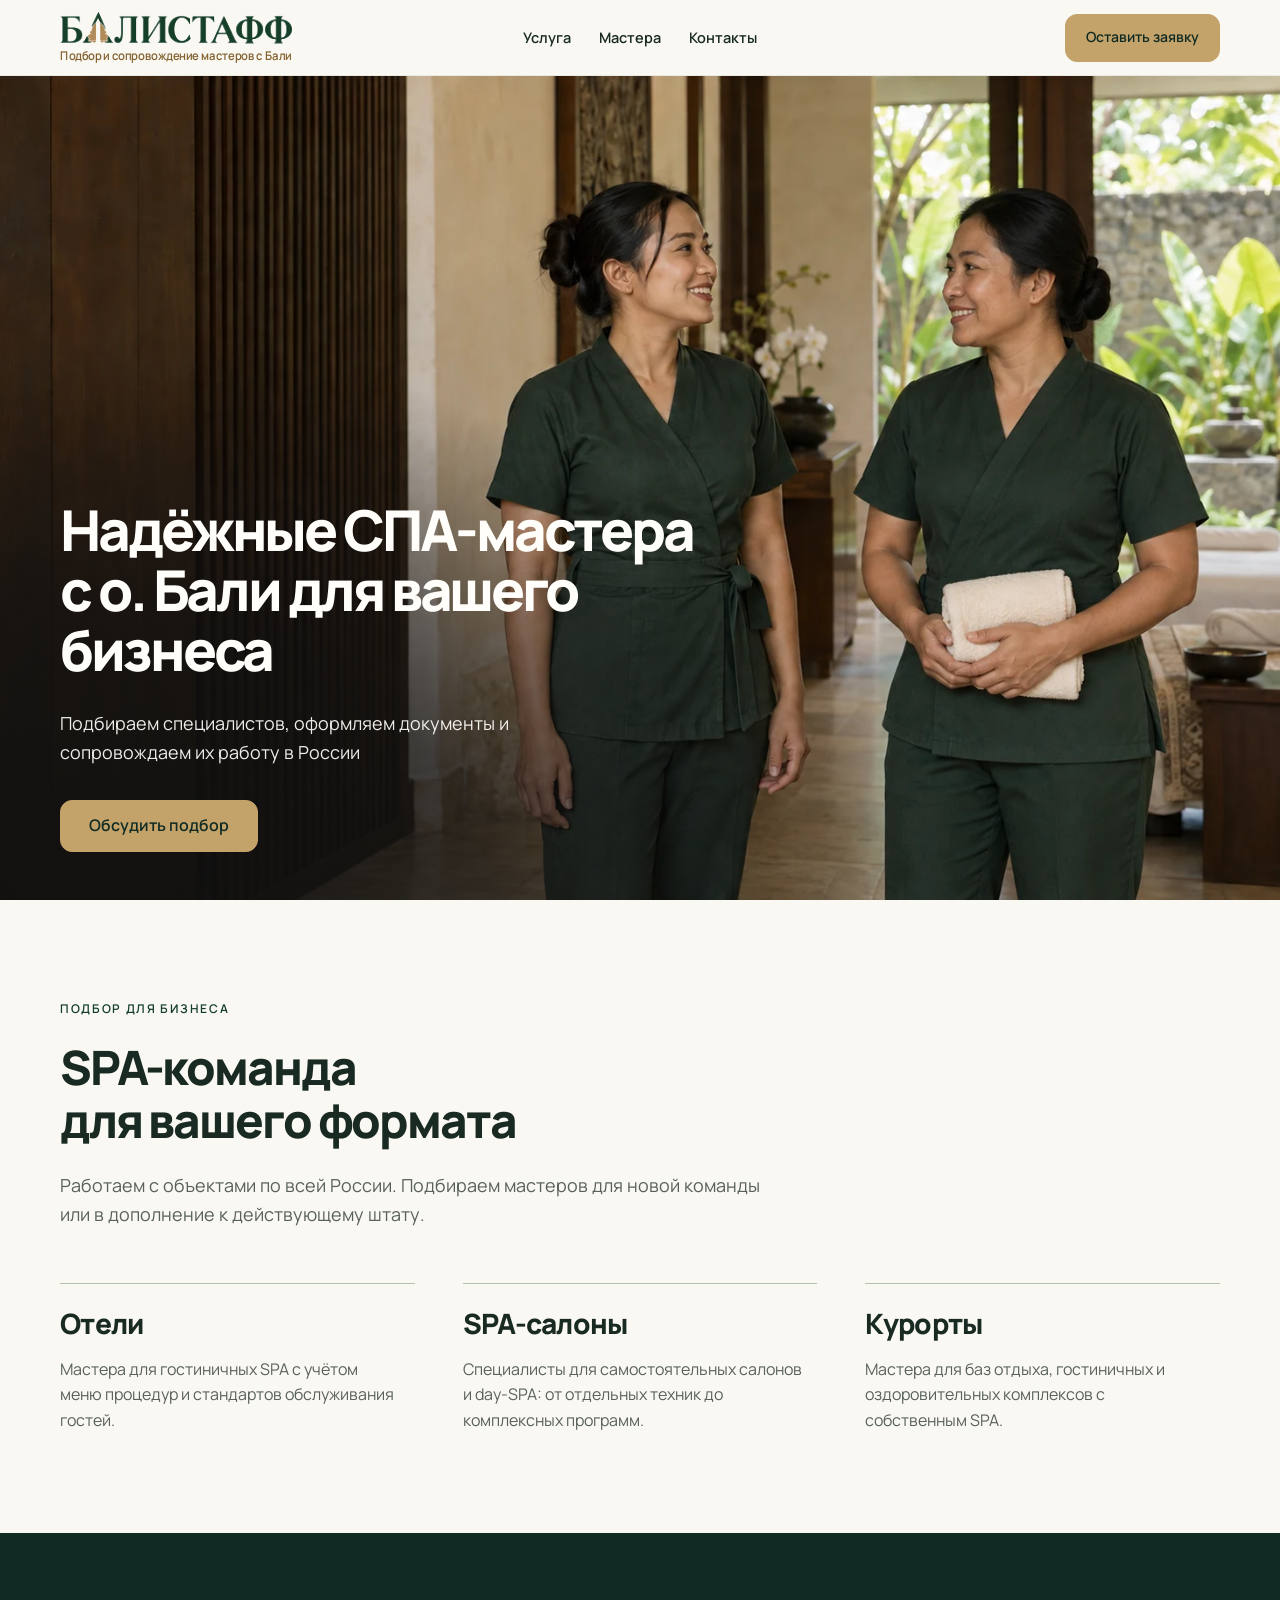
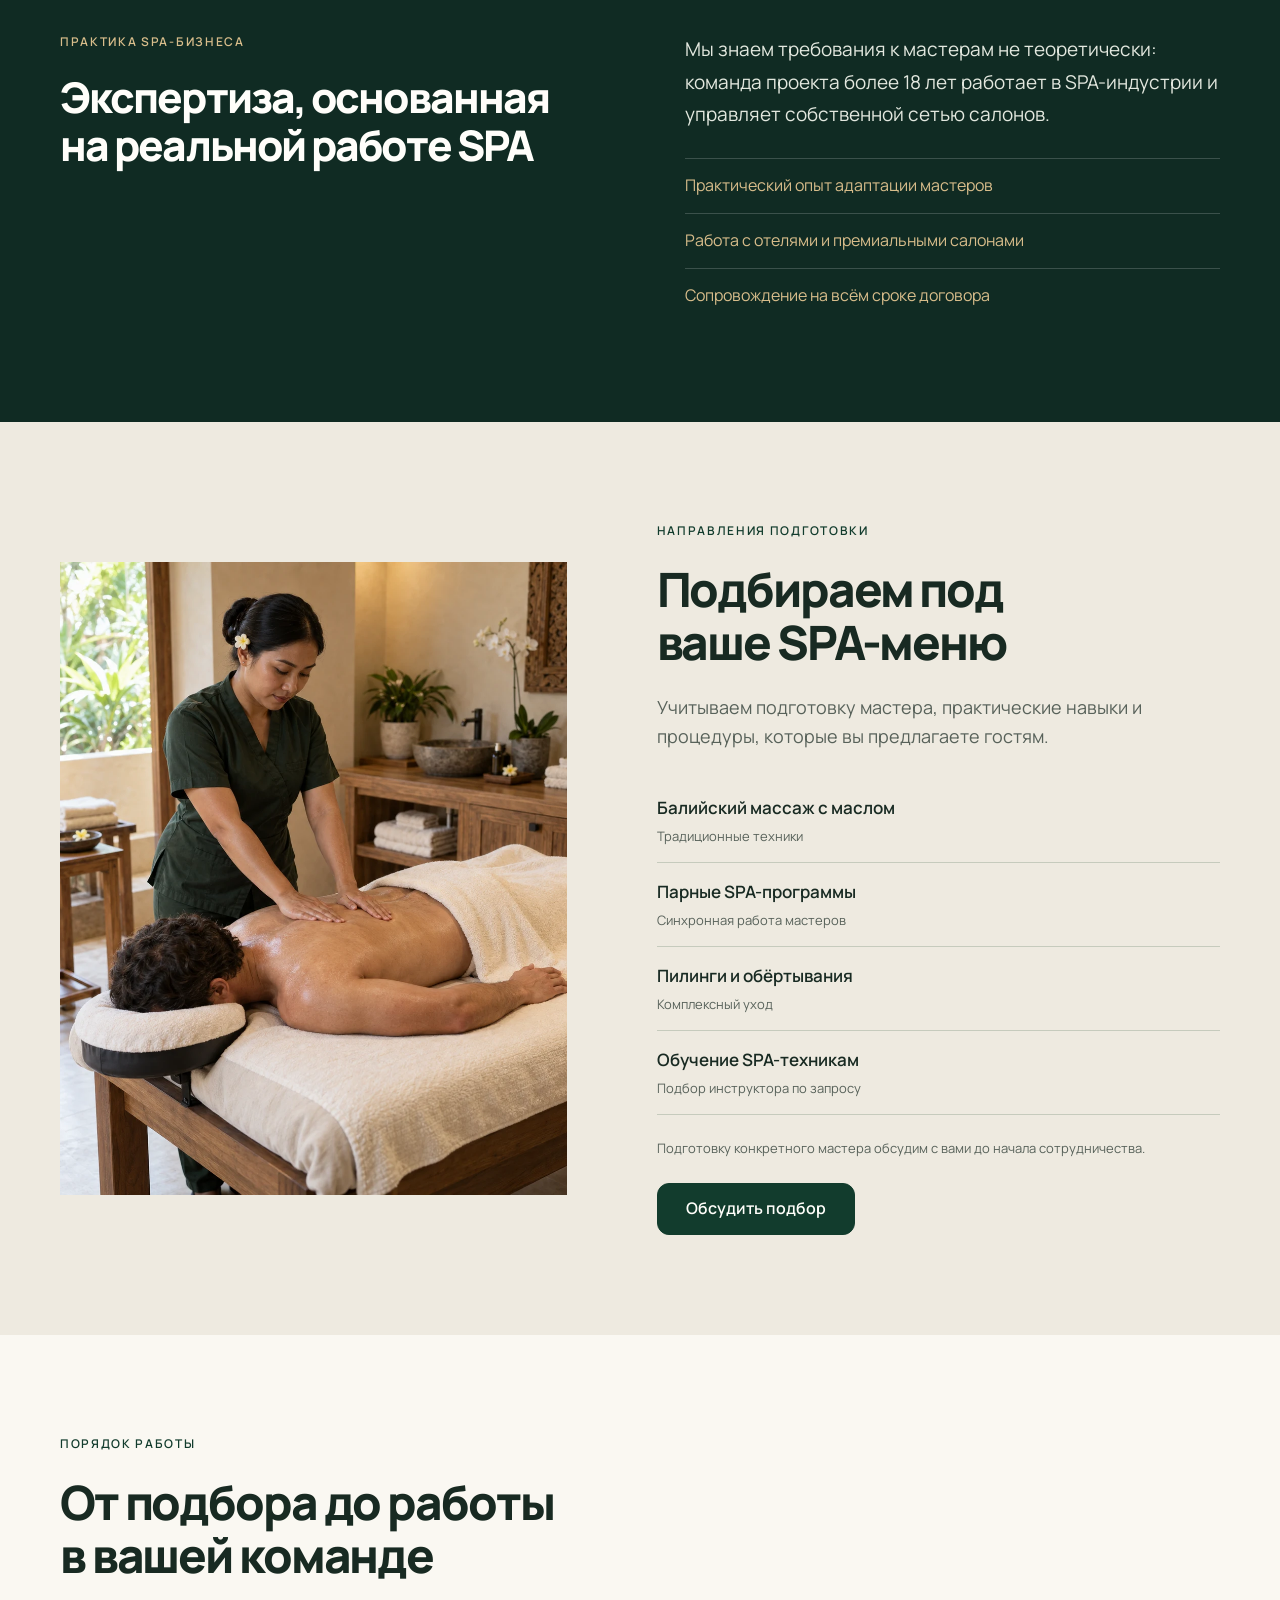
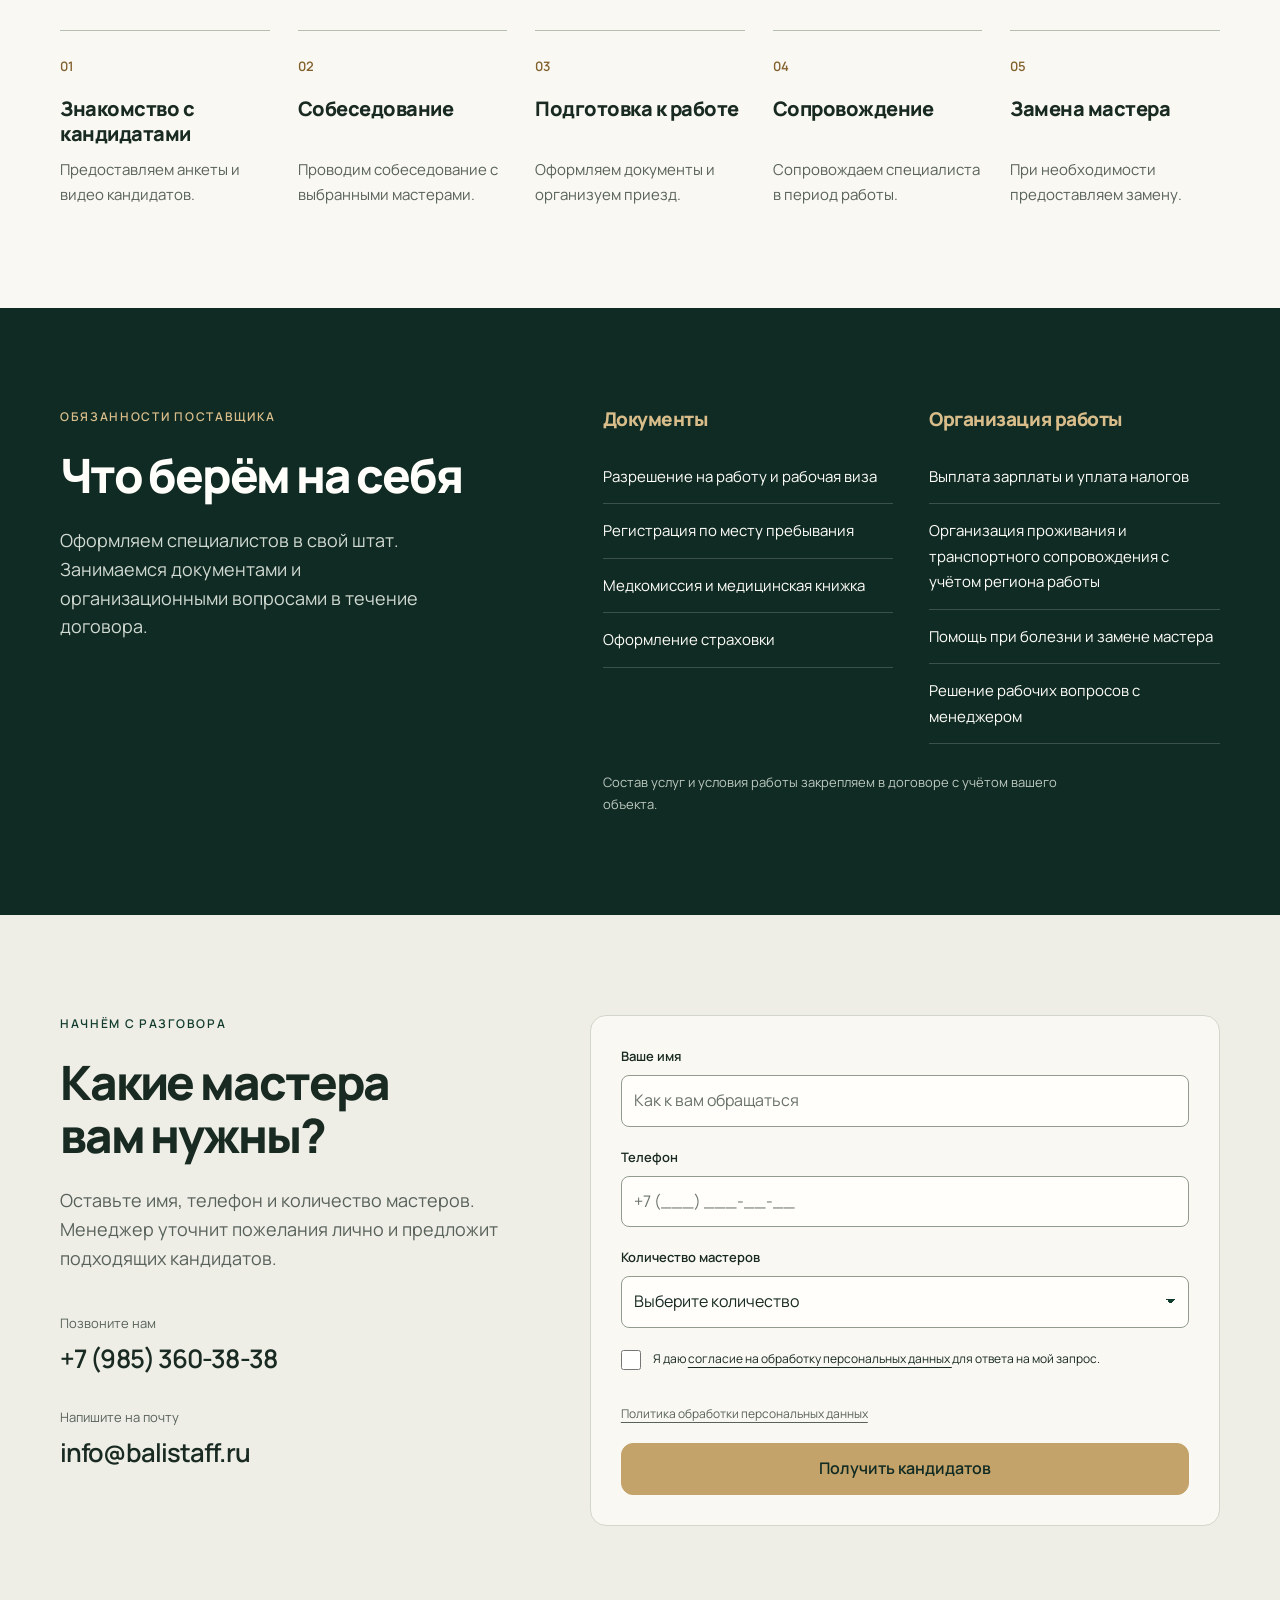
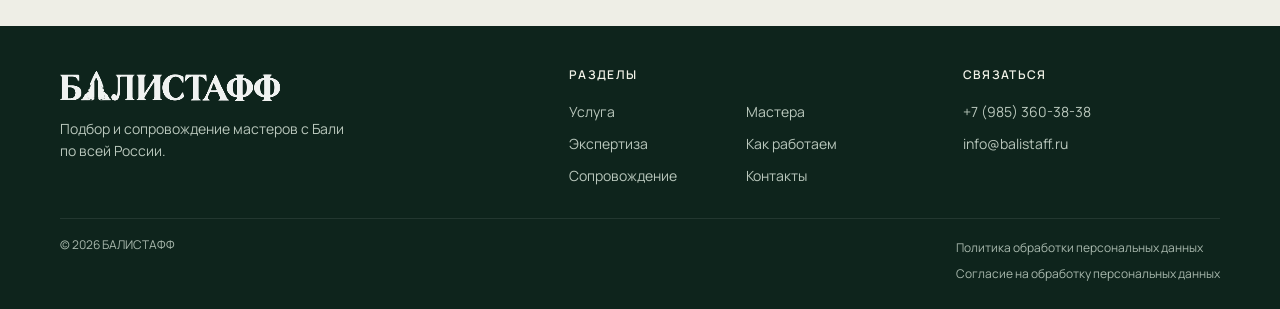
==== commit 0f7c7d53: "Apply Balistaff client feedback to content and inquiry form" ====
--- a/balistaff/index.html
+++ b/balistaff/index.html
@@ -14,8 +14,8 @@
   <link rel="icon" href="assets/favicon-32.png?v=20260914-square" type="image/png" sizes="32x32">
   <link rel="icon" href="assets/favicon.svg?v=20260914-square" type="image/svg+xml" sizes="any">
   <link rel="apple-touch-icon" href="assets/apple-touch-icon.png?v=20260914-square" sizes="180x180">
-  <link rel="stylesheet" href="styles.css?v=20260914-mobile-outpaint-3">
-  <script src="script.js?v=20260914-header-light" defer></script>
+  <link rel="stylesheet" href="styles.css?v=20260917-client-feedback-3">
+  <script src="script.js?v=20260917-client-feedback" defer></script>
 </head>
 <body>
   <a class="skip-link" href="#main">К основному содержанию</a>
@@ -36,8 +36,8 @@
       <picture class="hero-picture"><source media="(max-width: 620px) and (orientation: portrait)" srcset="assets/hero-women-mobile-full-v1.webp" width="842" height="1868"><img class="hero-media" src="assets/hero-women-v1-desktop.webp" width="1672" height="941" alt="Две балийские массажистки в SPA-кабинете — иллюстрация, созданная с помощью ИИ" fetchpriority="high"></picture>
       <div class="hero-scrim" aria-hidden="true"></div>
       <div class="container hero-inner"><div class="hero-copy">
-        <h1 id="hero-title">Мастера с Бали<br>для отелей и SPA</h1>
-        <p>Подбираем специалистов под ваш формат.<br class="desktop-break"> Берём на себя оформление и сопровождение.</p>
+        <h1 id="hero-title">Надёжные <span class="hero-title-unit">СПА-мастера</span> с&nbsp;о.&nbsp;Бали для&nbsp;вашего бизнеса</h1>
+        <p>Подбираем специалистов, оформляем документы и сопровождаем их работу в России</p>
         <div class="hero-actions"><a class="button" href="#contact">Обсудить подбор</a></div>
       </div></div>
     </section>
@@ -51,6 +51,14 @@
         </div>
       </div>
     </section>
+    <section class="section expertise" id="expertise" aria-labelledby="expertise-title">
+      <div class="container expertise-layout">
+        <div class="expertise-heading"><p class="eyebrow">Практика SPA-бизнеса</p><h2 id="expertise-title">Экспертиза, основанная на реальной работе SPA</h2></div>
+        <div class="expertise-body"><p class="expertise-intro">Мы знаем требования к мастерам не теоретически: команда проекта более 18 лет работает в SPA-индустрии и управляет собственной сетью салонов.</p>
+          <ul class="expertise-facts"><li>Практический опыт адаптации мастеров</li><li>Работа с отелями и премиальными салонами</li><li>Сопровождение на всём сроке договора</li></ul>
+        </div>
+      </div>
+    </section>
     <section class="section masters" id="masters" aria-labelledby="masters-title">
       <div class="container masters-layout">
         <figure class="masters-media"><img src="assets/masters-male-client-v1.webp" width="1000" height="1250" alt="Балийская массажистка выполняет массаж спины клиенту, лежащему на массажном столе — иллюстрация, созданная с помощью ИИ" loading="lazy"></figure>
@@ -61,9 +69,21 @@
             <li><span>Пилинги и обёртывания</span><span class="technique-detail">Комплексный уход</span></li>
             <li><span>Обучение SPA-техникам</span><span class="technique-detail">Подбор инструктора по запросу</span></li>
           </ul>
-          <p class="note">Анкеты и резюме отправим лично. Подготовку конкретного мастера обсудим с вами до начала сотрудничества.</p>
+          <p class="note">Подготовку конкретного мастера обсудим с вами до начала сотрудничества.</p>
           <a class="button button-secondary" href="#contact">Обсудить подбор</a>
         </div>
+      </div>
+    </section>
+    <section class="section process" id="process" aria-labelledby="process-title">
+      <div class="container">
+        <div class="section-heading"><p class="eyebrow">Порядок работы</p><h2 id="process-title">От подбора до работы<br>в вашей команде</h2></div>
+        <ol class="process-list">
+          <li><span class="step-number" aria-hidden="true">01</span><h3>Знакомство с кандидатами</h3><p>Предоставляем анкеты и видео кандидатов.</p></li>
+          <li><span class="step-number" aria-hidden="true">02</span><h3>Собеседование</h3><p>Проводим собеседование с выбранными мастерами.</p></li>
+          <li><span class="step-number" aria-hidden="true">03</span><h3>Подготовка к работе</h3><p>Оформляем документы и организуем приезд.</p></li>
+          <li><span class="step-number" aria-hidden="true">04</span><h3>Сопровождение</h3><p>Сопровождаем специалиста в период работы.</p></li>
+          <li><span class="step-number" aria-hidden="true">05</span><h3>Замена мастера</h3><p>При необходимости предоставляем замену.</p></li>
+        </ol>
       </div>
     </section>
     <section class="section responsibilities" id="support" aria-labelledby="support-title">
@@ -71,7 +91,7 @@
         <div class="responsibilities-copy"><p class="eyebrow">Обязанности поставщика</p><h2 id="support-title">Что берём на себя</h2><p>Оформляем специалистов в свой штат. Занимаемся документами и организационными вопросами в течение договора.</p>
           </div><div class="support-body"><div class="responsibility-groups">
             <div><h3>Документы</h3><ul><li>Разрешение на работу и рабочая виза</li><li>Регистрация по месту пребывания</li><li>Медкомиссия и медицинская книжка</li><li>Оформление страховки</li></ul></div>
-            <div><h3>Организация работы</h3><ul><li>Выплата зарплаты и уплата налогов</li><li>Проживание и транспорт в Москве</li><li>Помощь при болезни и замене мастера</li><li>Решение рабочих вопросов с менеджером</li></ul></div>
+            <div><h3>Организация работы</h3><ul><li>Выплата зарплаты и уплата налогов</li><li>Организация проживания и транспортного сопровождения с учётом региона работы</li><li>Помощь при болезни и замене мастера</li><li>Решение рабочих вопросов с менеджером</li></ul></div>
           </div>
           <p class="support-note">Состав услуг и условия работы закрепляем в договоре с учётом вашего объекта.</p>
         </div>
@@ -80,22 +100,16 @@
     <!-- Согласованные кейсы можно добавлять через этот шаблон. До получения материалов он не отображается. -->
     <template id="approved-case-template"><article class="approved-case"><h3></h3><p></p></article></template>
     <section class="section contact" id="contact" aria-labelledby="contact-title"><div class="container contact-layout">
-      <div class="contact-copy"><p class="eyebrow">Начнём с разговора</p><h2 id="contact-title">Какие мастера<br>вам нужны?</h2><p>Укажите формат объекта и количество специалистов. Менеджер уточнит пожелания и предложит подходящих кандидатов.</p>
+      <div class="contact-copy"><p class="eyebrow">Начнём с разговора</p><h2 id="contact-title">Какие мастера<br>вам нужны?</h2><p>Оставьте имя, телефон и количество мастеров. Менеджер уточнит пожелания лично и предложит подходящих кандидатов.</p>
         <dl class="contact-details"><div><dt>Позвоните нам</dt><dd><a href="tel:+79853603838">+7 (985) 360-38-38</a></dd></div><div><dt>Напишите на почту</dt><dd><a href="mailto:info@balistaff.ru">info@balistaff.ru</a></dd></div></dl>
       </div>
-      <form class="inquiry-form" id="inquiry-form" novalidate aria-label="Обсудить подбор мастеров">
+      <form class="inquiry-form" id="inquiry-form" novalidate aria-label="Получить кандидатов">
         <div class="field field-name"><label for="name">Ваше имя</label><input id="name" type="text" autocomplete="name" placeholder="Как к вам обращаться" maxlength="80" required aria-describedby="name-error"><p class="field-error" id="name-error"></p></div>
-        <div class="field contact-field">
-          <div class="contact-method" role="group" aria-label="Как с вами связаться"><button type="button" data-contact-method="phone" aria-pressed="true">Телефон</button><button type="button" data-contact-method="email" aria-pressed="false">Почта</button></div>
-          <label class="sr-only" for="phone">Номер телефона</label><input id="phone" type="tel" inputmode="tel" autocomplete="tel" placeholder="+7 (___) ___-__-__" maxlength="24" required aria-describedby="phone-error"><p class="field-error" id="phone-error"></p>
-          <label class="sr-only" for="email">Электронная почта</label><input id="email" type="email" inputmode="email" autocomplete="email" autocapitalize="none" spellcheck="false" placeholder="name@company.ru" maxlength="254" disabled hidden aria-describedby="email-error"><p class="field-error" id="email-error" hidden></p>
-        </div>
-        <div class="field"><label for="object-type">Тип объекта</label><select id="object-type" required aria-describedby="object-type-error"><option value="">Выберите тип</option><option value="hotel">Отель</option><option value="spa">SPA-салон</option><option value="resort">Курорт или комплекс</option><option value="other">Другой объект</option></select><p class="field-error" id="object-type-error"></p></div>
+        <div class="field"><label for="phone">Телефон</label><input id="phone" type="tel" inputmode="tel" autocomplete="tel" placeholder="+7 (___) ___-__-__" maxlength="24" required aria-describedby="phone-error"><p class="field-error" id="phone-error"></p></div>
         <div class="field"><label for="quantity">Количество мастеров</label><select id="quantity" required aria-describedby="quantity-error"><option value="">Выберите количество</option><option value="1">1</option><option value="2">2</option><option value="3">3</option><option value="4">4</option><option value="5">5</option><option value="6">6</option><option value="7">7</option><option value="8">8</option><option value="9">9</option><option value="10">10</option><option value="more">Больше 10</option></select><p class="field-error" id="quantity-error"></p></div>
-        <div class="field field-specialization"><label for="specialization">Специализация</label><select id="specialization" required aria-describedby="specialization-error"><option value="">Выберите направление</option><option value="bali-massage">Балийский массаж с маслом</option><option value="couple-programs">Парные SPA-программы</option><option value="spa-care">Пилинги и обёртывания</option><option value="instructor">SPA-инструктор</option><option value="discuss">Обсудить с менеджером</option></select><p class="field-error" id="specialization-error"></p></div>
         <div class="consent-field"><label class="consent-label" for="consent"><input id="consent" type="checkbox" required aria-describedby="consent-error"><span>Я даю <a href="consent.html" target="_blank" rel="noopener">согласие на обработку персональных данных <span class="sr-only">(в новой вкладке)</span></a> для ответа на мой запрос.</span></label><p class="field-error" id="consent-error"></p></div>
         <p class="form-helper"><a href="privacy.html" target="_blank" rel="noopener">Политика обработки персональных данных<span class="sr-only"> (в новой вкладке)</span></a></p>
-        <button class="button form-button" id="inquiry-submit" type="submit" disabled>Оставить заявку</button>
+        <button class="button form-button" id="inquiry-submit" type="submit" disabled>Получить кандидатов</button>
         <noscript><p class="form-helper">Для работы формы включите JavaScript или свяжитесь с нами: <a href="tel:+79853603838">+7 (985) 360-38-38</a>, <a href="mailto:info@balistaff.ru">info@balistaff.ru</a>.</p></noscript>
         <p class="form-status" id="form-status" role="status" aria-live="polite" tabindex="-1"></p>
       </form>
@@ -104,11 +118,11 @@
   <footer class="site-footer"><div class="container">
     <div class="footer-grid">
       <div class="footer-about"><a class="footer-brand" href="#top" aria-label="БАЛИСТАФФ, к началу страницы"><svg class="footer-wordmark" viewBox="0 0 1000 137" role="img" aria-label="БАЛИСТАФФ"><defs><filter id="footer-paper" color-interpolation-filters="sRGB"><feColorMatrix type="matrix" values="1 0 0 0 0  0 1 0 0 0  0 0 1 0 0  -1 -1 -1 0 2.8"/><feComposite in2="SourceAlpha" operator="in"/></filter></defs><image href="assets/logo.webp" width="1000" height="184" filter="url(#footer-paper)"/></svg></a><p>Подбор и сопровождение мастеров с Бали<br>по всей России.</p></div>
-      <div class="footer-column"><p class="footer-title">Разделы</p><nav class="footer-nav" aria-label="Навигация в подвале"><a href="#service">Услуга</a><a href="#masters">Мастера</a><a href="#support">Сопровождение</a><a href="#contact">Контакты</a></nav></div>
+      <div class="footer-column"><p class="footer-title">Разделы</p><nav class="footer-nav" aria-label="Навигация в подвале"><a href="#service">Услуга</a><a href="#masters">Мастера</a><a href="#expertise">Экспертиза</a><a href="#process">Как работаем</a><a href="#support">Сопровождение</a><a href="#contact">Контакты</a></nav></div>
       <div class="footer-column"><p class="footer-title">Связаться</p><div class="footer-contacts"><a href="tel:+79853603838">+7 (985) 360-38-38</a><a href="mailto:info@balistaff.ru">info@balistaff.ru</a></div></div>
     </div>
     <div class="footer-bottom">
-      <div class="footer-company"><p><span>© 2026 ООО «ЧАВАНА СПА»</span><span>ИНН 7733405191</span><span>КПП 773301001</span><span>ОГРН 1237700153338</span></p><address>125362, г. Москва, ул. Тушинская, д.&nbsp;16, помещ.&nbsp;1Н/4</address></div>
+      <div class="footer-company"><p>© 2026 БАЛИСТАФФ</p></div>
       <div class="footer-meta"><a href="privacy.html">Политика обработки персональных данных</a><a href="consent.html">Согласие на обработку персональных данных</a></div>
     </div>
   </div></footer>
--- a/balistaff/styles.css
+++ b/balistaff/styles.css
@@ -120,7 +120,8 @@
 .hero-scrim { background: linear-gradient(90deg,#111111db 0%,#11111199 26%,#11111126 46%,transparent 62%); }
 .hero-inner { display: flex; min-height: var(--hero-height); align-items: center; padding-block: calc(54px + var(--header-height)) 54px; }
 .hero-copy { max-width: min(680px, 46vw); margin-top: -8px; }
-.hero h1 { font-size: clamp(48px, 4.7vw, 70px); font-weight: 800; letter-spacing: -.055em; line-height: 1.07; margin: 0; }
+.hero h1 { font-size: clamp(44px, 4.3vw, 64px); font-weight: 800; letter-spacing: -.055em; line-height: 1.07; margin: 0; }
+.hero-title-unit { white-space: nowrap; }
 .hero-copy > p { max-width: 490px; margin: 28px 0 0; color: #fffefaeb; font-size: 18px; line-height: 1.65; }
 .hero-actions { display: flex; margin-top: 32px; }
 .section { padding-block: 100px; }
@@ -133,6 +134,18 @@
 .audience-item { padding-top: 22px; border-top: 1px solid #b4bfaf; }
 .audience-item h3 { margin: 0; font-size: 28px; }
 .audience-item p { max-width: 34ch; margin: 16px 0 0; color: var(--text-soft); }
+.expertise { background: var(--forest-deep); color: var(--white); }
+.expertise-layout { display: grid; grid-template-columns: minmax(0,1fr) minmax(0,1fr); gap: clamp(48px,7vw,104px); align-items: start; }
+.expertise .eyebrow { color: #d8bd8b; }
+.expertise h2 { font-size: clamp(36px,3.3vw,48px); }
+.expertise-intro { margin: 0; font-size: 19px; line-height: 1.7; color: #e3e8df; }
+.expertise-facts { margin: 28px 0 0; padding: 0; list-style: none; }
+.expertise-facts li { padding: 14px 0; border-top: 1px solid #ffffff2e; color: #d8bd8b; font-size: 16px; }
+.process-list { display: grid; grid-template-columns: repeat(5,minmax(0,1fr)); gap: 28px; padding: 0; margin: 48px 0 0; list-style: none; }
+.process-list li { border-top: 1px solid #b4bfaf; padding-top: 22px; }
+.step-number { color: #82612e; font-size: 13px; font-weight: 600; }
+.process-list h3 { min-height: 2.5em; margin: 18px 0 0; font-size: 20px; }
+.process-list p { margin: 12px 0 0; color: var(--text-soft); font-size: 15px; line-height: 1.65; }
 .masters { background: var(--surface); }
 .masters-layout { display: grid; grid-template-columns: minmax(0,.9fr) minmax(0,1fr); align-items: center; gap: clamp(50px, 7vw, 104px); }
 .masters-media { width: 100%; max-width: 520px; margin: 0; }
@@ -158,18 +171,9 @@
 .contact-details dd { margin: 4px 0 0; font-size: clamp(20px,2vw,26px); font-weight: 600; letter-spacing: -.035em; }
 .contact-details a { display: inline-flex; min-height: 44px; align-items: center; text-decoration: none; }
 .contact-details a:hover { text-decoration: underline; }
-.inquiry-form { display: grid; grid-template-columns: repeat(2, minmax(0,1fr)); gap: 20px 18px; padding: 30px; border: 1px solid var(--line); border-radius: 16px; background: var(--paper); }
+.inquiry-form { display: grid; grid-template-columns: minmax(0,1fr); gap: 20px 18px; padding: 30px; border: 1px solid var(--line); border-radius: 16px; background: var(--paper); }
 .form-helper, .form-status, .consent-field { grid-column: 1/-1; }
 .field { min-width: 0; }
-.field.field-name > label { display: flex; align-items: center; min-height: 44px; }
-.field-specialization { grid-column: 1/-1; }
-.contact-method { display: flex; align-items: center; gap: 14px; margin-bottom: 8px; min-height: 44px; }
-.contact-method button { position: relative; min-height: 44px; padding: 0 4px; border: 0; border-radius: 4px; background: transparent; color: var(--text-soft); font-size: 14px; font-weight: 600; }
-.contact-method button + button { margin-left: 4px; }
-.contact-method button + button::before { content: ''; position: absolute; top: 14px; bottom: 14px; left: -11px; width: 1px; background: var(--line); }
-.contact-method button[aria-pressed=true] { color: var(--forest); text-decoration: underline; text-decoration-thickness: 1px; text-underline-offset: 5px; }
-.contact-method button:hover { color: var(--forest); }
-.contact-field > label { margin: 0; }
 .field label { display: block; margin-bottom: 8px; font-size: 13px; font-weight: 600; }
 .field label span { color: var(--text-soft); font-size: 11px; font-weight: 400; }
 .field input, .field select { display: block; width: 100%; min-height: 50px; min-width: 0; padding: 12px; border: 1px solid #929c8e; border-radius: 8px; color: var(--ink); background-color: var(--white); font-size: 16px; transition: border-color 160ms ease, background-color 160ms ease; }
@@ -238,13 +242,16 @@
   .responsibilities-copy h2 br { display: none; }
   .responsibilities-copy { max-width: 620px; }
   .responsibilities-copy > p:not(.eyebrow) { max-width: 54ch; }
-  .process-list { grid-template-columns: repeat(2,minmax(0,1fr)); gap: 32px; }
+  .process-list { grid-template-columns: repeat(3,minmax(0,1fr)); gap: 32px; }
   .contact-layout { grid-template-columns: 1fr; gap: 40px; }
   .contact-copy { max-width: 650px; }
   .contact-details { display: flex; flex-wrap: wrap; gap: 24px 50px; }
   .inquiry-form { padding: 32px; }
 }
 @media(max-width:800px) {
+  .expertise-layout { grid-template-columns: 1fr; gap: 28px; }
+  .expertise-heading { max-width: 620px; }
+  .expertise-intro { max-width: 62ch; font-size: 18px; }
   .footer-grid { grid-template-columns: 1fr 1fr; gap: 22px 32px; }
   .footer-about { grid-column: 1/-1; }
   .footer-nav { column-gap: 18px; }
@@ -291,10 +298,13 @@
   .responsibility-groups { gap: 32px; grid-template-columns: 1fr; }
   .responsibility-groups h3 { margin-bottom: 12px; }
   .responsibility-groups li { font-size: 16px; padding-block: 12px; }
+  .expertise h2 { font-size: clamp(30px,8vw,38px); }
+  .expertise-intro { font-size: 16px; }
+  .expertise-facts { margin-top: 24px; }
   .process-list { grid-template-columns: 1fr; gap: 24px; margin-top: 32px; }
   .process-list li { display: grid; grid-template-columns: 30px 1fr; column-gap: 14px; padding-top: 20px; }
   .step-number { grid-row: 1/3; padding-top: 4px; }
-  .process-list h3 { margin: 0; font-size: 21px; }
+  .process-list h3 { min-height: 0; margin: 0; font-size: 21px; }
   .process-list p { grid-column: 2; margin: 10px 0 0; font-size: 16px; }
   .contact-details { display: grid; gap: 20px; margin: 30px 0 0; }
   .contact-details dd { font-size: 25px; }
@@ -377,7 +387,7 @@
   .hero-actions { margin-top: 24px; }
 }
 @media(max-width:620px) {
-  .hero h1 { font-size: clamp(30px,8.9vw,44px); }
+  .hero h1 { font-size: clamp(30px,8vw,42px); }
   .hero-copy > p { max-width: 37ch; font-size: 16px; }
 }
 @media(max-height:700px) and (max-width:620px) {
